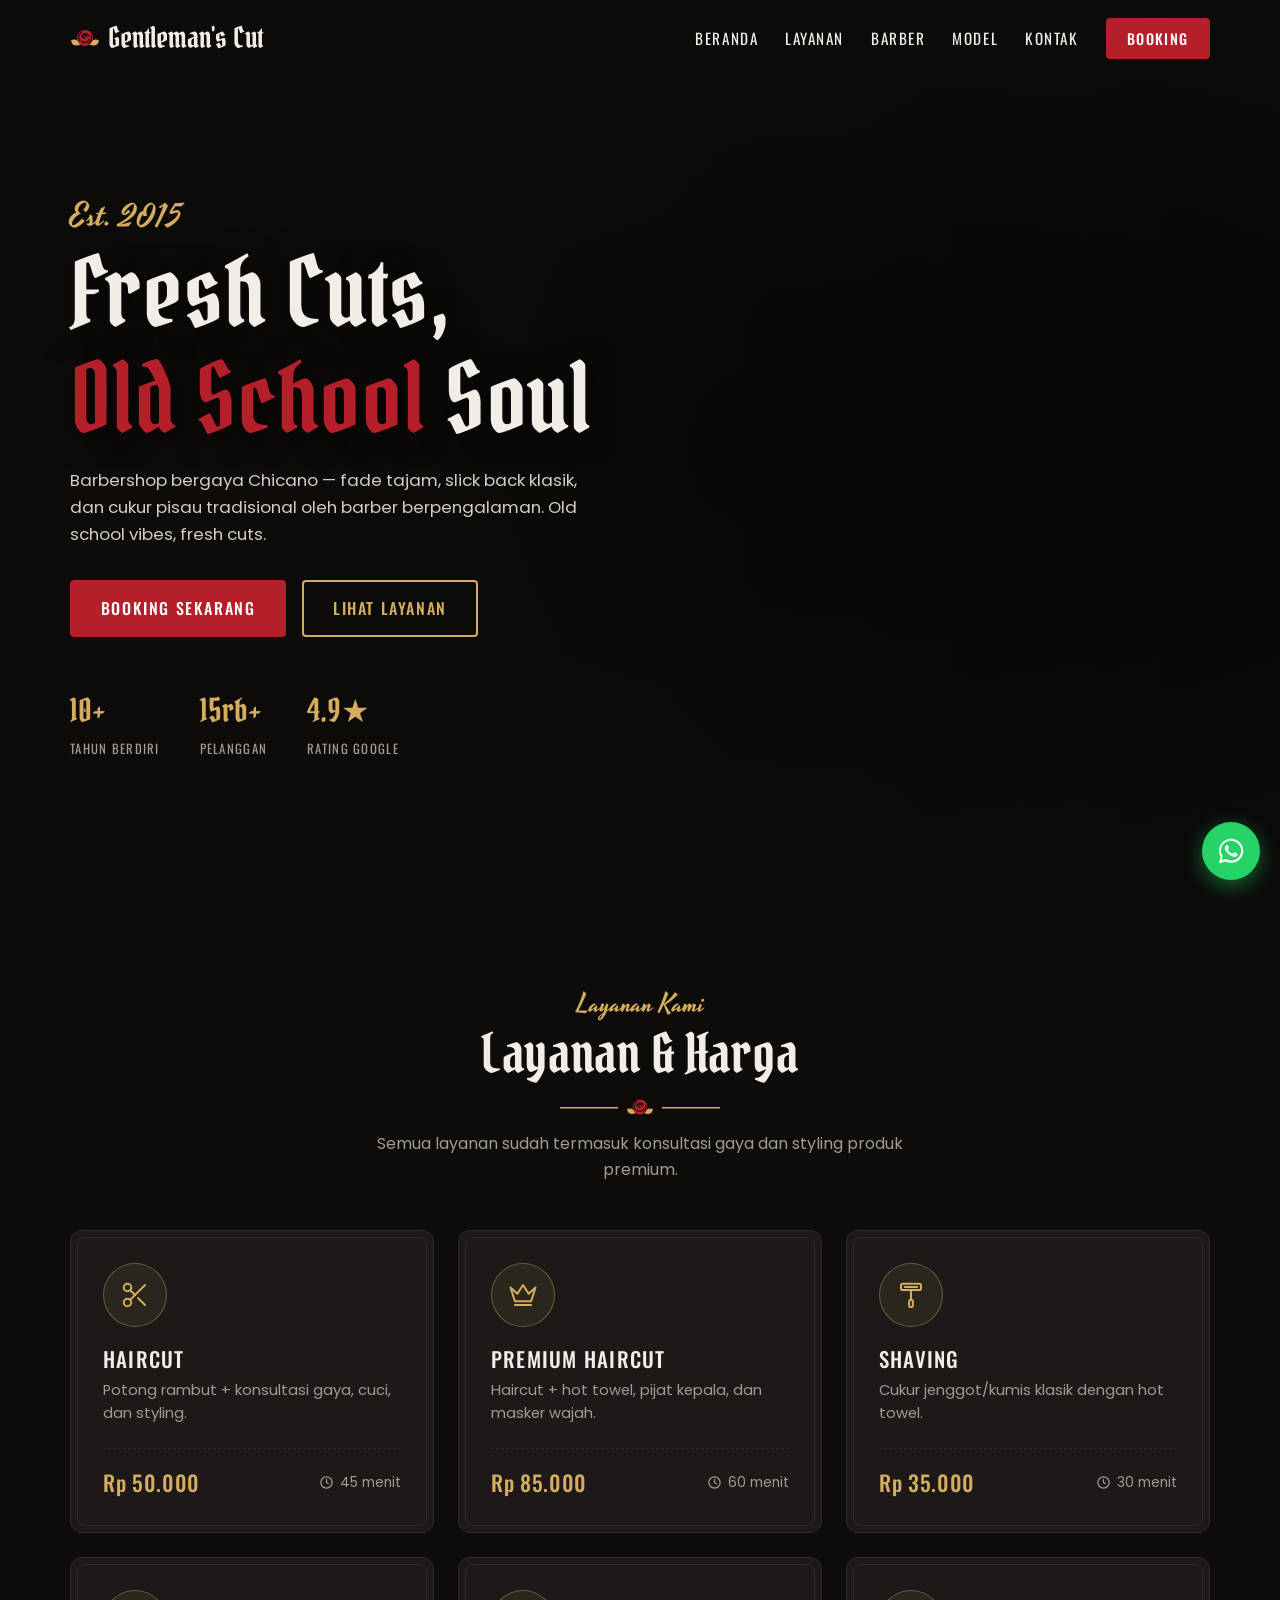
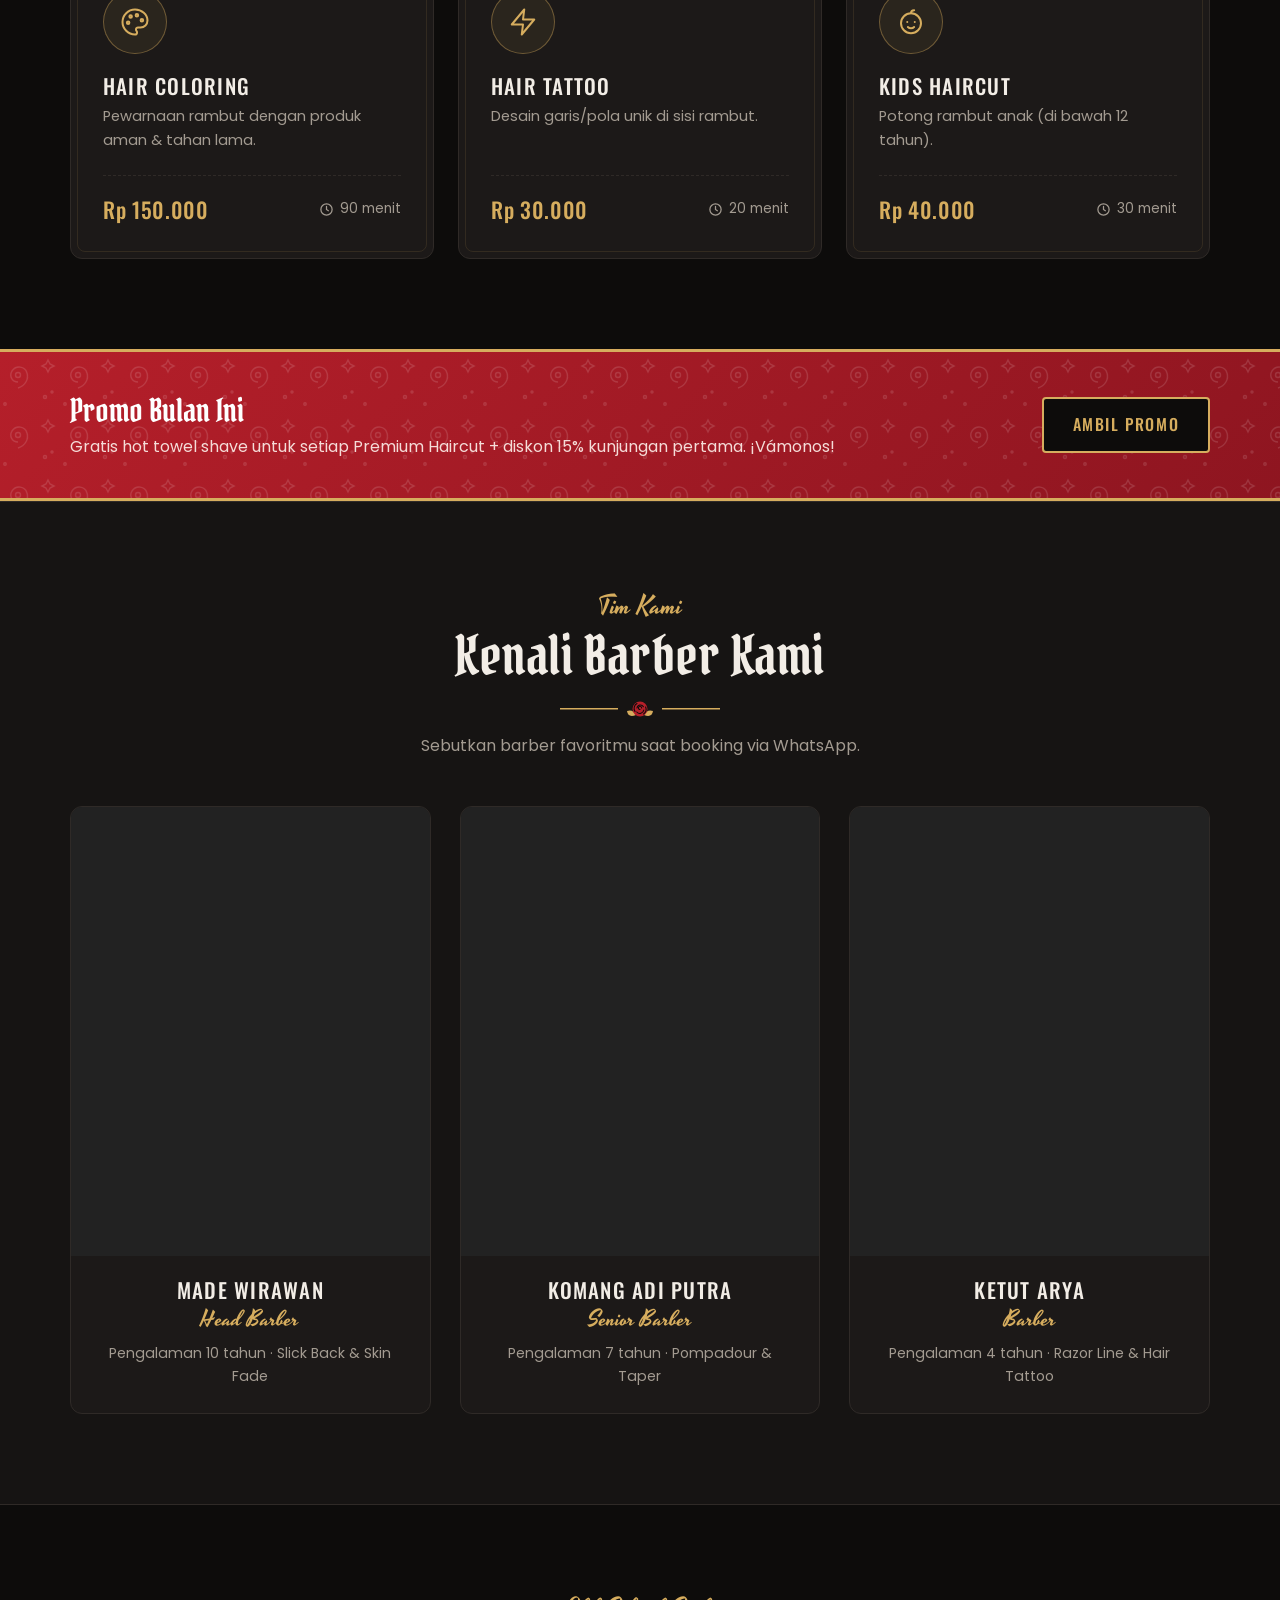
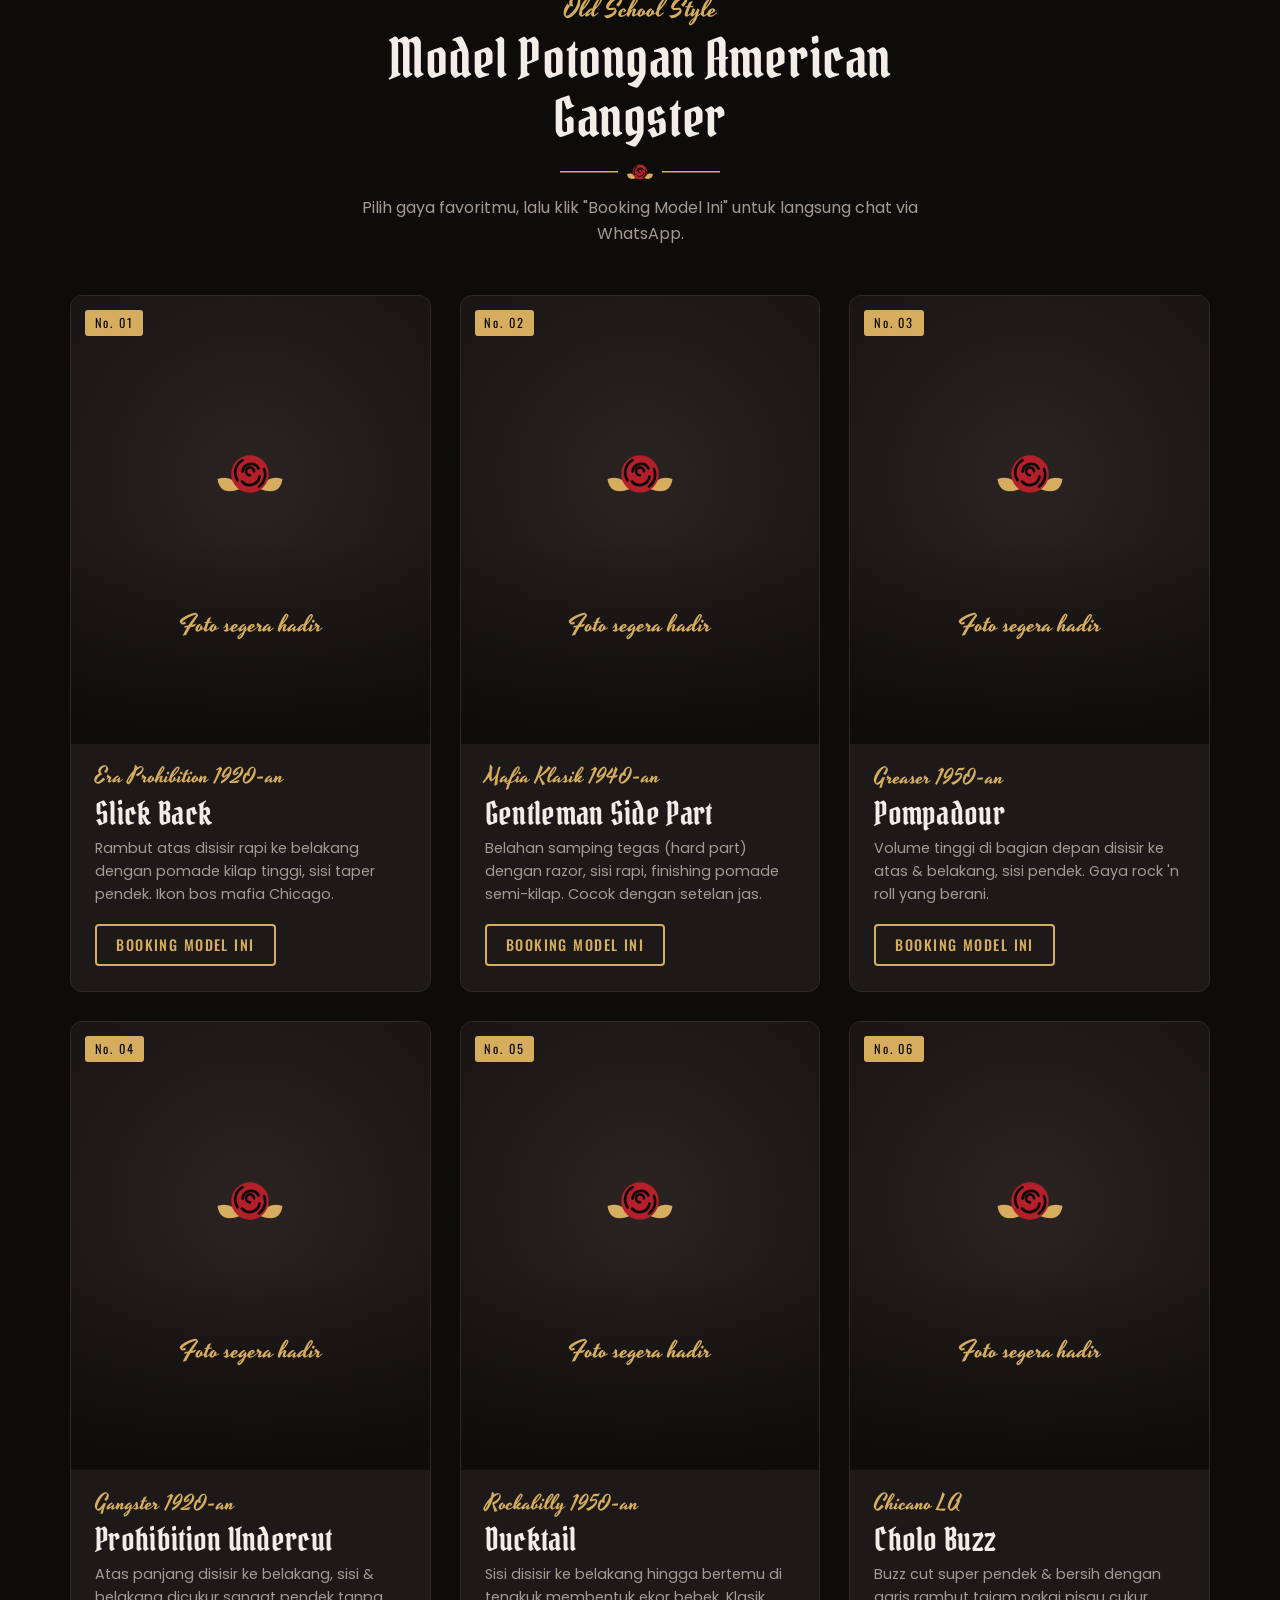
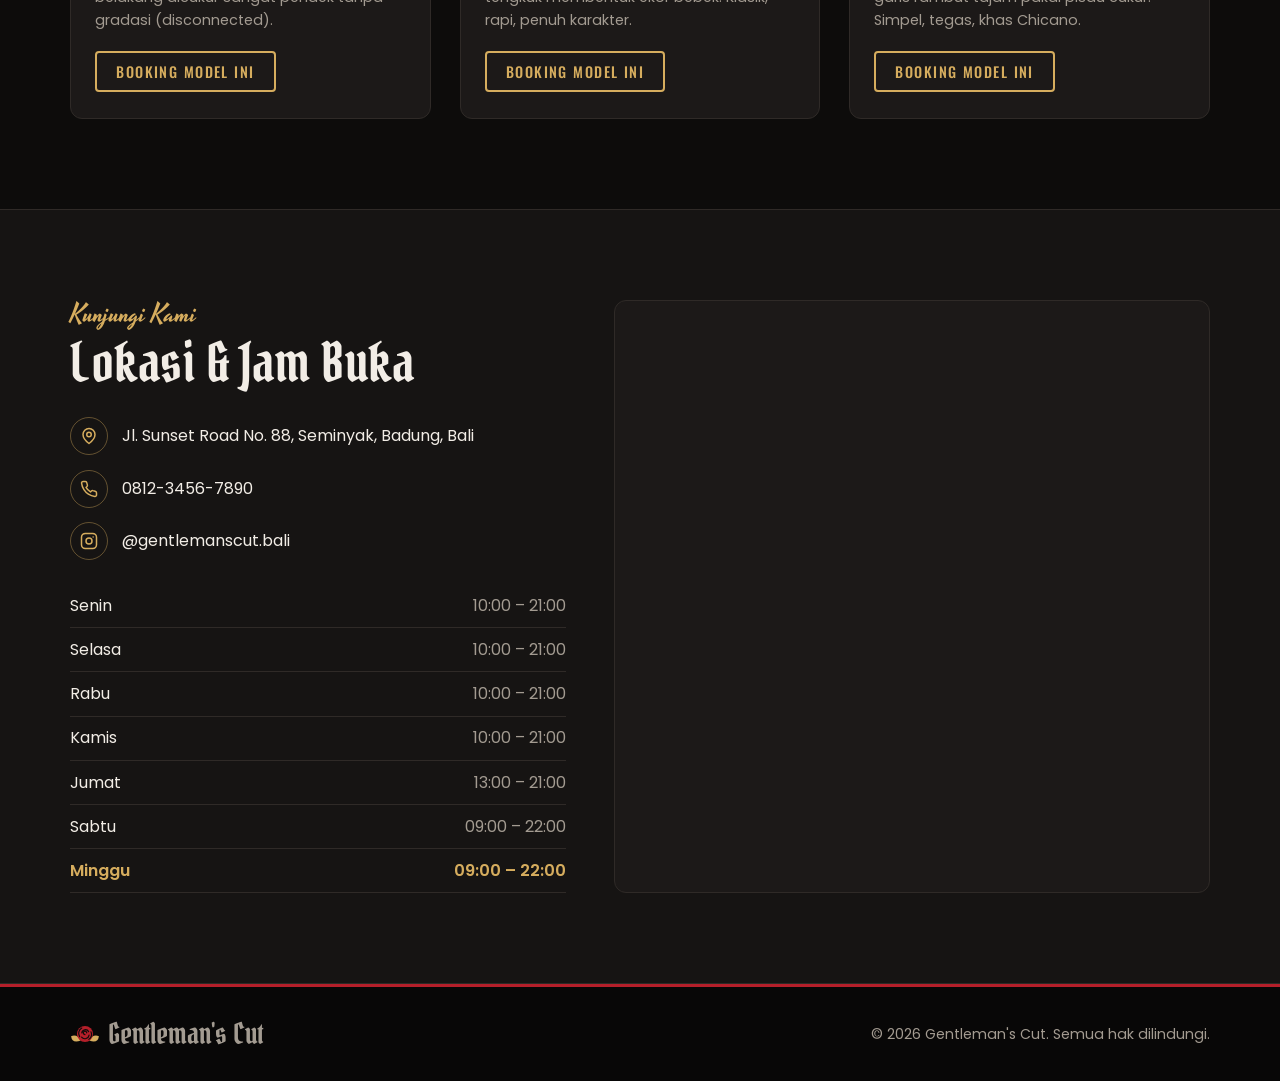
==== index.html @ 33ee797f "Replace gallery with American Gangster haircut catalog Six old-school styles with era, description, " ====
<!DOCTYPE html>
<html lang="id">
<head>
  <meta charset="UTF-8" />
  <meta name="viewport" content="width=device-width, initial-scale=1.0" />
  <title>Gentleman's Cut Barbershop</title>
  <meta name="description" content="Barbershop bergaya Chicano di Bali — fade tajam, slick back klasik, dan cukur pisau tradisional. Booking potong rambut via WhatsApp." />
  <link rel="preconnect" href="https://fonts.googleapis.com" />
  <link rel="preconnect" href="https://fonts.gstatic.com" crossorigin />
  <link href="https://fonts.googleapis.com/css2?family=Oswald:wght@400;500;600&family=Pirata+One&family=Poppins:wght@300;400;500;600&family=Yesteryear&display=swap" rel="stylesheet" />
  <link rel="stylesheet" href="style.css" />
</head>
<body>

  <!-- ========== NAVBAR ========== -->
  <header class="navbar" id="navbar">
    <div class="container nav-inner">
      <a href="#beranda" class="logo"><span class="logo-icon" aria-hidden="true"></span> <span data-shop-name>Gentleman's Cut</span></a>
      <nav class="nav-links" id="navLinks">
        <a href="#beranda">Beranda</a>
        <a href="#layanan">Layanan</a>
        <a href="#barber">Barber</a>
        <a href="#model">Model</a>
        <a href="#kontak">Kontak</a>
        <a href="#" data-wa target="_blank" rel="noopener" class="btn btn-primary btn-sm">Booking</a>
      </nav>
      <button class="hamburger" id="hamburger" aria-label="Buka menu">
        <span></span><span></span><span></span>
      </button>
    </div>
  </header>

  <!-- ========== HERO ========== -->
  <section class="hero" id="beranda">
    <div class="hero-overlay"></div>
    <div class="container hero-content">
      <p class="eyebrow">Est. <span data-since>2015</span></p>
      <h1>Fresh Cuts,<br /><span class="accent">Old School</span> Soul</h1>
      <p class="hero-sub" data-tagline>Potongan presisi oleh barber berpengalaman, suasana nyaman, dan harga bersahabat.</p>
      <div class="hero-actions">
        <a href="#" data-wa target="_blank" rel="noopener" class="btn btn-primary">Booking Sekarang</a>
        <a href="#layanan" class="btn btn-outline">Lihat Layanan</a>
      </div>
      <div class="hero-stats">
        <div><strong>10+</strong><span>Tahun Berdiri</span></div>
        <div><strong>15rb+</strong><span>Pelanggan</span></div>
        <div><strong>4.9★</strong><span>Rating Google</span></div>
      </div>
    </div>
  </section>

  <!-- ========== LAYANAN ========== -->
  <section class="section" id="layanan">
    <div class="container">
      <div class="section-head">
        <p class="eyebrow">Layanan Kami</p>
        <h2>Layanan &amp; Harga</h2>
        <p class="muted">Semua layanan sudah termasuk konsultasi gaya dan styling produk premium.</p>
      </div>
      <div class="services-grid" id="servicesGrid"></div>
    </div>
  </section>

  <!-- ========== PROMO ========== -->
  <section class="promo">
    <div class="container promo-inner">
      <div>
        <h3>Promo Bulan Ini</h3>
        <p data-promo>Diskon 20% untuk pelajar &amp; mahasiswa setiap Senin–Kamis. Tunjukkan kartu pelajar!</p>
      </div>
      <a href="#" data-wa target="_blank" rel="noopener" class="btn btn-light">Ambil Promo</a>
    </div>
  </section>

  <!-- ========== BARBER ========== -->
  <section class="section section-alt" id="barber">
    <div class="container">
      <div class="section-head">
        <p class="eyebrow">Tim Kami</p>
        <h2>Kenali Barber Kami</h2>
        <p class="muted">Sebutkan barber favoritmu saat booking via WhatsApp.</p>
      </div>
      <div class="barbers-grid" id="barbersGrid"></div>
    </div>
  </section>

  <!-- ========== MODEL POTONGAN ========== -->
  <section class="section" id="model">
    <div class="container">
      <div class="section-head">
        <p class="eyebrow">Old School Style</p>
        <h2>Model Potongan American Gangster</h2>
        <p class="muted">Pilih gaya favoritmu, lalu klik "Booking Model Ini" untuk langsung chat via WhatsApp.</p>
      </div>
      <div class="styles-grid" id="stylesGrid"></div>
    </div>
  </section>

  <!-- ========== KONTAK ========== -->
  <section class="section section-alt" id="kontak">
    <div class="container contact-wrap">
      <div class="contact-info">
        <p class="eyebrow">Kunjungi Kami</p>
        <h2>Lokasi &amp; Jam Buka</h2>
        <div class="contact-item">
          <span class="contact-icon"><svg viewBox="0 0 24 24" width="18" height="18" fill="none" stroke="currentColor" stroke-width="2" stroke-linecap="round" stroke-linejoin="round" aria-hidden="true"><path d="M20 10c0 6-8 12-8 12s-8-6-8-12a8 8 0 0 1 16 0z"/><circle cx="12" cy="10" r="3"/></svg></span>
          <p data-address>Jl. Sudirman No. 123, Jakarta Pusat</p>
        </div>
        <div class="contact-item">
          <span class="contact-icon"><svg viewBox="0 0 24 24" width="18" height="18" fill="none" stroke="currentColor" stroke-width="2" stroke-linecap="round" stroke-linejoin="round" aria-hidden="true"><path d="M22 16.9v3a2 2 0 0 1-2.2 2 19.8 19.8 0 0 1-8.6-3.1 19.5 19.5 0 0 1-6-6A19.8 19.8 0 0 1 2.1 4.2 2 2 0 0 1 4.1 2h3a2 2 0 0 1 2 1.7c.1 1 .4 1.9.7 2.8a2 2 0 0 1-.5 2.1L8 9.9a16 16 0 0 0 6 6l1.3-1.3a2 2 0 0 1 2.1-.4c.9.3 1.8.6 2.8.7a2 2 0 0 1 1.7 2z"/></svg></span>
          <p><a data-phone-link href="#"><span data-phone>0812-3456-7890</span></a></p>
        </div>
        <div class="contact-item">
          <span class="contact-icon"><svg viewBox="0 0 24 24" width="18" height="18" fill="none" stroke="currentColor" stroke-width="2" stroke-linecap="round" stroke-linejoin="round" aria-hidden="true"><rect x="2" y="2" width="20" height="20" rx="5"/><circle cx="12" cy="12" r="4"/><path d="M17.5 6.5h.01"/></svg></span>
          <p><a data-instagram-link href="#" target="_blank" rel="noopener"><span data-instagram>@gentlemanscut.id</span></a></p>
        </div>
        <table class="hours" id="hoursTable"></table>
      </div>
      <div class="map">
        <iframe id="mapFrame" title="Lokasi barbershop" loading="lazy" referrerpolicy="no-referrer-when-downgrade"></iframe>
      </div>
    </div>
  </section>

  <!-- ========== FOOTER ========== -->
  <footer class="footer">
    <div class="container footer-inner">
      <a href="#beranda" class="logo"><span class="logo-icon" aria-hidden="true"></span> <span data-shop-name>Gentleman's Cut</span></a>
      <p>&copy; <span id="year"></span> <span data-shop-name>Gentleman's Cut</span>. Semua hak dilindungi.</p>
    </div>
  </footer>

  <!-- Tombol WhatsApp melayang -->
  <a class="wa-float" id="waFloat" href="#" target="_blank" rel="noopener" aria-label="Chat WhatsApp">
    <svg viewBox="0 0 32 32" width="30" height="30" fill="currentColor" aria-hidden="true"><path d="M16 3C9 3 3.3 8.6 3.3 15.6c0 2.2.6 4.4 1.7 6.3L3.2 29l7.3-1.9c1.8 1 3.9 1.5 5.9 1.5 7 0 12.7-5.7 12.7-12.6C29.1 8.6 23 3 16 3zm0 23.1c-1.9 0-3.8-.5-5.4-1.5l-.4-.2-4.3 1.1 1.2-4.2-.3-.4c-1.1-1.7-1.6-3.6-1.6-5.6C5.2 9.8 10 5.1 16 5.1c5.9 0 10.8 4.7 10.8 10.5S21.9 26.1 16 26.1zm5.9-7.8c-.3-.2-1.9-.9-2.2-1-.3-.1-.5-.2-.7.2-.2.3-.8 1-1 1.2-.2.2-.4.2-.7.1-.3-.2-1.4-.5-2.6-1.6-1-.9-1.6-1.9-1.8-2.2-.2-.3 0-.5.1-.7l.5-.6c.2-.2.2-.3.3-.6.1-.2 0-.4 0-.6l-1-2.4c-.3-.6-.5-.5-.7-.5h-.6c-.2 0-.6.1-.9.4-.3.3-1.2 1.1-1.2 2.8s1.2 3.2 1.4 3.5c.2.2 2.4 3.6 5.8 5 .8.4 1.4.6 1.9.7.8.3 1.6.2 2.2.1.7-.1 1.9-.8 2.2-1.5.3-.8.3-1.4.2-1.5-.1-.2-.3-.3-.6-.4z"/></svg>
  </a>

  <script src="data.js"></script>
  <script src="script.js"></script>
</body>
</html>
---- style.css ----
/* ============ WARNA & FONT — tema Chicano x Barbershop (ubah di sini) ============ */
:root {
  --primary: #b51f2a;        /* merah bandana */
  --primary-dark: #8e1520;
  --gold: #d6ad5e;           /* emas old-school */
  --bg: #0d0c0b;             /* hitam tinta tato */
  --bg-alt: #161413;
  --card: #1c1918;
  --text: #f2ede6;
  --muted: #a39b91;
  --border: #2f2a27;
  --radius: 12px;
  --font-gothic: "Pirata One", "UnifrakturMaguntia", Georgia, serif;   /* huruf gothic khas Chicano */
  --font-script: "Yesteryear", cursive;                               /* tulisan sambung */
  --font-head: "Oswald", Impact, sans-serif;
  --font-body: "Poppins", system-ui, sans-serif;

  /* mawar Chicano untuk ornamen */
  --rose: url("data:image/svg+xml,%3Csvg xmlns='http://www.w3.org/2000/svg' viewBox='-14 -14 28 28'%3E%3Cpath d='M-4 6 Q-12 9 -13 2 Q-7 0 -4 6Z M4 6 Q12 9 13 2 Q7 0 4 6Z' fill='%23d6ad5e'/%3E%3Ccircle r='7.5' fill='%23b51f2a'/%3E%3Cpath d='M0 0.5 a1.6 1.6 0 1 1 1.6 -1.6 M-3 -1 a3.4 3.4 0 0 1 6.4 -1.2 M3.8 1 a4 4 0 0 1 -7 2 M-5 2.5 a5.6 5.6 0 0 1 2 -8 M5.6 -2 a5.8 5.8 0 0 1 -2 7' fill='none' stroke='%230d0c0b' stroke-width='1.1' stroke-linecap='round'/%3E%3C/svg%3E");
  /* motif bandana (paisley sederhana) */
  --bandana: url("data:image/svg+xml,%3Csvg xmlns='http://www.w3.org/2000/svg' width='60' height='60' viewBox='0 0 60 60'%3E%3Cg fill='none' stroke='%23ffffff' stroke-opacity='.13' stroke-width='1.4'%3E%3Cpath d='M18 30c-6 0-9-6-6-11 4-6 13-5 15 2 2 6-2 13-9 15'/%3E%3Ccircle cx='18' cy='23' r='2.5'/%3E%3Cpath d='M48 8l2 4 4 2-4 2-2 4-2-4-4-2 4-2z'/%3E%3Ccircle cx='45' cy='45' r='1.5'/%3E%3Ccircle cx='52' cy='40' r='1'/%3E%3Ccircle cx='5' cy='52' r='1.2'/%3E%3C/g%3E%3C/svg%3E");
}

* { box-sizing: border-box; margin: 0; padding: 0; }
html { scroll-behavior: smooth; scroll-padding-top: 72px; }
body { font-family: var(--font-body); background: var(--bg); color: var(--text); line-height: 1.6; overflow-x: hidden; }
img { max-width: 100%; display: block; }
a { color: inherit; text-decoration: none; }
.container { width: min(1140px, 100% - 32px); margin-inline: auto; }
h1, h2 { font-family: var(--font-gothic); font-weight: 400; line-height: 1.1; letter-spacing: .01em; }
h3 { font-family: var(--font-head); font-weight: 500; text-transform: uppercase; letter-spacing: .06em; line-height: 1.25; }
h2 { font-size: clamp(2.3rem, 5vw, 3.4rem); }
.accent { color: var(--primary); }
.muted { color: var(--muted); }
.eyebrow { font-family: var(--font-script); font-size: 1.6rem; color: var(--gold); margin-bottom: .2rem; line-height: 1.2; }

/* ============ TOMBOL ============ */
.btn { display: inline-block; padding: .85rem 1.8rem; border-radius: 4px; font-family: var(--font-head); font-weight: 500; font-size: 1rem; text-transform: uppercase; letter-spacing: .1em; transition: .25s; cursor: pointer; border: 2px solid transparent; text-align: center; }
.btn-primary { background: var(--primary); color: #fff; border-color: var(--primary); }
.btn-primary:hover { background: var(--primary-dark); border-color: var(--primary-dark); transform: translateY(-2px); }
.btn-outline { border-color: var(--gold); color: var(--gold); }
.btn-outline:hover { background: var(--gold); color: var(--bg); }
.btn-light { background: var(--bg); color: var(--gold); border-color: var(--gold); }
.btn-light:hover { background: var(--gold); color: var(--bg); }
.btn-sm { padding: .45rem 1.2rem; font-size: .9rem; }

/* ============ NAVBAR ============ */
.navbar { position: fixed; inset: 0 0 auto; z-index: 100; padding: 1.1rem 0; transition: .3s; }
.navbar.scrolled { background: rgba(13,12,11,.95); backdrop-filter: blur(8px); padding: .7rem 0; box-shadow: 0 2px 0 var(--border); }
.nav-inner { display: flex; align-items: center; justify-content: space-between; }
.logo { font-family: var(--font-gothic); font-size: 1.8rem; display: flex; gap: .5rem; align-items: center; line-height: 1; }
.logo-icon { width: 30px; height: 30px; background: var(--rose) center/contain no-repeat; display: inline-block; }
.nav-links { display: flex; align-items: center; gap: 1.7rem; }
.nav-links a:not(.btn) { font-family: var(--font-head); text-transform: uppercase; letter-spacing: .1em; font-size: .95rem; position: relative; }
.nav-links a:not(.btn)::after { content: ""; position: absolute; left: 0; bottom: -4px; width: 0; height: 2px; background: var(--primary); transition: .25s; }
.nav-links a:not(.btn):hover::after { width: 100%; }
.hamburger { display: none; background: none; border: 0; cursor: pointer; padding: 6px; }
.hamburger span { display: block; width: 24px; height: 2px; background: var(--text); margin: 5px 0; transition: .3s; }
.hamburger.active span:nth-child(1) { transform: translateY(7px) rotate(45deg); }
.hamburger.active span:nth-child(2) { opacity: 0; }
.hamburger.active span:nth-child(3) { transform: translateY(-7px) rotate(-45deg); }

/* ============ HERO ============ */
.hero { position: relative; min-height: 100vh; display: flex; align-items: center; background: #111 url("https://images.unsplash.com/photo-1503951914875-452162b0f3f1?w=1800&q=80") center/cover no-repeat; }
.hero::before { content: ""; position: absolute; inset: 0; backdrop-filter: grayscale(1) contrast(1.15); -webkit-backdrop-filter: grayscale(1) contrast(1.15); }
.hero-overlay { position: absolute; inset: 0; background:
  radial-gradient(ellipse at 70% 50%, rgba(13,12,11,.2), rgba(13,12,11,.85) 75%),
  linear-gradient(90deg, rgba(13,12,11,.92) 0%, rgba(13,12,11,.55) 60%, rgba(13,12,11,.35) 100%); }
.hero-content { position: relative; padding: 120px 0 60px; }
.hero .eyebrow { font-size: 2rem; }
.hero h1 { font-size: clamp(3rem, 9vw, 6rem); margin-bottom: 1rem; text-shadow: 0 4px 30px rgba(0,0,0,.6); }
.hero h1 .accent { color: var(--primary); }
.hero-sub { max-width: 540px; color: #d4ccc2; font-size: 1.05rem; margin-bottom: 2rem; }
.hero-actions { display: flex; gap: 1rem; flex-wrap: wrap; }
.hero-stats { display: flex; gap: 2.5rem; margin-top: 3rem; flex-wrap: wrap; }
.hero-stats strong { display: block; font-size: 2rem; font-family: var(--font-gothic); font-weight: 400; color: var(--gold); }
.hero-stats span { font-family: var(--font-head); text-transform: uppercase; letter-spacing: .1em; font-size: .8rem; color: var(--muted); }

/* ============ SECTION ============ */
.section { padding: 90px 0; }
.section-alt { background: var(--bg-alt); border-block: 1px solid var(--border); }
.section-head { text-align: center; max-width: 600px; margin: 0 auto 3rem; }
.section-head h2 { margin-bottom: .6rem; }
/* ornamen garis emas + mawar di bawah judul */
.section-head h2::after { content: ""; display: block; width: 160px; height: 28px; margin: .6rem auto 0;
  background: var(--rose) center/28px no-repeat,
              linear-gradient(var(--gold), var(--gold)) left center/58px 1.5px no-repeat,
              linear-gradient(var(--gold), var(--gold)) right center/58px 1.5px no-repeat; }

/* ============ LAYANAN ============ */
.services-grid { display: grid; grid-template-columns: repeat(auto-fit, minmax(280px, 1fr)); gap: 1.5rem; }
.service-card { position: relative; background: var(--card); border: 1px solid var(--border); border-radius: var(--radius); padding: 2rem; transition: .3s; display: flex; flex-direction: column; }
.service-card::before { content: ""; position: absolute; inset: 6px; border: 1px solid rgba(214,173,94,.12); border-radius: 8px; pointer-events: none; transition: .3s; }
.service-card:hover { border-color: var(--primary); transform: translateY(-6px); box-shadow: 0 14px 34px rgba(0,0,0,.5); }
.service-card:hover::before { border-color: rgba(214,173,94,.4); }
.service-icon { width: 64px; height: 64px; display: grid; place-items: center; color: var(--gold); background: rgba(214,173,94,.08); border: 1px solid rgba(214,173,94,.4); border-radius: 50%; margin-bottom: 1.2rem; transition: .35s; }
.service-card:hover .service-icon { background: var(--primary); border-color: var(--primary); color: #fff; transform: rotate(-8deg) scale(1.05); }
.service-card h3 { font-size: 1.3rem; margin-bottom: .4rem; }
.service-card p { font-size: .92rem; flex: 1; }
.service-meta { display: flex; justify-content: space-between; align-items: center; margin-top: 1.4rem; padding-top: 1rem; border-top: 1px dashed var(--border); }
.price { font-family: var(--font-head); font-size: 1.35rem; font-weight: 500; color: var(--gold); letter-spacing: .03em; }
.duration { font-size: .85rem; color: var(--muted); display: inline-flex; align-items: center; gap: .35rem; }

/* ============ PROMO ============ */
.promo { background: var(--bandana) 0 0/60px, linear-gradient(135deg, var(--primary), var(--primary-dark)); color: #fff; padding: 2.4rem 0; border-block: 3px solid var(--gold); }
.promo-inner { display: flex; align-items: center; justify-content: space-between; gap: 1.5rem; flex-wrap: wrap; }
.promo h3 { font-family: var(--font-gothic); text-transform: none; letter-spacing: 0; font-weight: 400; font-size: 2rem; margin-bottom: .2rem; }
.promo p { color: #f5dcd8; }

/* ============ BARBER ============ */
.barbers-grid { display: grid; grid-template-columns: repeat(auto-fit, minmax(260px, 1fr)); gap: 1.8rem; }
.barber-card { background: var(--card); border-radius: var(--radius); overflow: hidden; border: 1px solid var(--border); transition: .3s; }
.barber-card:hover { transform: translateY(-6px); border-color: var(--gold); }
.barber-photo { aspect-ratio: 4/5; overflow: hidden; background: #222; }
.barber-photo img { width: 100%; height: 100%; object-fit: cover; filter: grayscale(1) contrast(1.15); transition: .5s; }
.barber-card:hover img { transform: scale(1.06); filter: grayscale(.2) contrast(1.05); }
.barber-body { padding: 1.3rem 1.5rem 1.6rem; text-align: center; }
.barber-body h3 { font-size: 1.3rem; }
.barber-body .accent { font-family: var(--font-script); font-size: 1.35rem; color: var(--gold); margin-bottom: .3rem; }
.barber-body .muted { font-size: .88rem; }

/* ============ MODEL POTONGAN ============ */
.styles-grid { display: grid; grid-template-columns: repeat(auto-fill, minmax(300px, 1fr)); gap: 1.8rem; }
.style-card { background: var(--card); border: 1px solid var(--border); border-radius: var(--radius); overflow: hidden; display: flex; flex-direction: column; transition: .3s; }
.style-card:hover { transform: translateY(-6px); border-color: var(--gold); box-shadow: 0 14px 34px rgba(0,0,0,.5); }
.style-photo { position: relative; aspect-ratio: 4/5; overflow: hidden; cursor: zoom-in; background: #1a1716; }
.style-photo img { width: 100%; height: 100%; object-fit: cover; filter: grayscale(1) contrast(1.15); transition: .5s; }
.style-card:hover .style-photo img { transform: scale(1.06); filter: grayscale(.15) contrast(1.05); }
.style-photo::after { content: ""; position: absolute; inset: 0; background: linear-gradient(180deg, transparent 55%, rgba(13,12,11,.85)); pointer-events: none; }
.style-num { position: absolute; top: 14px; left: 14px; z-index: 1; font-family: var(--font-head); letter-spacing: .15em; font-size: .78rem; color: var(--bg); background: var(--gold); padding: .2rem .6rem; border-radius: 3px; }
.style-fallback { display: none; }
.style-photo.noimg { cursor: default; background: var(--rose) center 38%/70px no-repeat, radial-gradient(circle at 50% 40%, #2a2321, #141110); }
.style-photo.noimg img { display: none; }
.style-photo.noimg .style-fallback { display: block; position: absolute; inset: auto 0 22%; text-align: center; font-family: var(--font-script); font-size: 1.5rem; color: var(--gold); z-index: 1; }
.style-body { padding: 1.4rem 1.5rem 1.6rem; display: flex; flex-direction: column; gap: .35rem; flex: 1; }
.style-era { font-family: var(--font-script); font-size: 1.35rem; color: var(--gold); line-height: 1.1; }
.style-body h3 { font-family: var(--font-gothic); text-transform: none; letter-spacing: .01em; font-weight: 400; font-size: 2rem; line-height: 1.1; }
.style-body .muted { font-size: .9rem; flex: 1; margin-bottom: .8rem; }
.style-body .btn { align-self: flex-start; }
.lightbox { position: fixed; inset: 0; background: rgba(0,0,0,.94); z-index: 200; display: none; flex-direction: column; align-items: center; justify-content: center; padding: 16px; }
.lightbox.open { display: flex; }
.lightbox img { max-height: 80vh; max-width: 100%; border-radius: 10px; }
.lightbox p { margin-top: 1rem; font-family: var(--font-script); font-size: 1.6rem; color: var(--gold); }
.lightbox button { position: absolute; top: 16px; right: 22px; background: none; border: 0; color: #fff; font-size: 2.5rem; cursor: pointer; }

/* ============ KONTAK ============ */
.contact-wrap { display: grid; grid-template-columns: 1fr 1.2fr; gap: 3rem; }
.contact-info h2 { margin-bottom: 1.5rem; }
.contact-item { display: flex; gap: .9rem; margin-bottom: .9rem; align-items: center; }
.contact-icon { flex: none; width: 38px; height: 38px; border-radius: 50%; display: grid; place-items: center; border: 1px solid rgba(214,173,94,.4); color: var(--gold); }
.contact-item a:hover { color: var(--gold); }
.hours { width: 100%; border-collapse: collapse; margin-top: 1.5rem; }
.hours td { padding: .55rem 0; border-bottom: 1px solid var(--border); }
.hours td:last-child { text-align: right; color: var(--muted); }
.hours tr.today td { color: var(--gold); font-weight: 600; }
.map { border-radius: var(--radius); overflow: hidden; min-height: 380px; border: 1px solid var(--border); background: var(--card); }
.map iframe { width: 100%; height: 100%; min-height: 380px; border: 0; filter: grayscale(1) invert(.92) contrast(.9); }

/* ============ FOOTER ============ */
.footer { padding: 2rem 0; background: #080707; border-top: 3px solid var(--primary); color: var(--muted); }
.footer-inner { display: flex; justify-content: space-between; align-items: center; flex-wrap: wrap; gap: 1rem; font-size: .88rem; }

/* ============ WA FLOAT ============ */
.wa-float { position: fixed; right: 20px; bottom: 20px; width: 58px; height: 58px; border-radius: 50%; background: #25d366; color: #fff; display: grid; place-items: center; box-shadow: 0 6px 20px rgba(37,211,102,.45); z-index: 150; transition: .3s; animation: pulse 2.4s infinite; }
.wa-float:hover { transform: scale(1.1); }
@keyframes pulse { 0%,100% { box-shadow: 0 0 0 0 rgba(37,211,102,.5); } 50% { box-shadow: 0 0 0 14px rgba(37,211,102,0); } }

/* ============ ANIMASI ============ */
.reveal { opacity: 0; transform: translateY(30px); transition: opacity .7s ease, transform .7s ease; }
.reveal.visible { opacity: 1; transform: none; }
@media (prefers-reduced-motion: reduce) {
  html { scroll-behavior: auto; }
  .reveal { opacity: 1; transform: none; transition: none; }
  .wa-float { animation: none; }
}

/* ============ RESPONSIVE ============ */
@media (max-width: 900px) {
  .contact-wrap { grid-template-columns: 1fr; }
}
@media (max-width: 768px) {
  .hamburger { display: block; }
  .nav-links { position: fixed; top: 0; right: -100%; height: 100vh; width: 75%; max-width: 300px; background: var(--bg-alt); border-left: 2px solid var(--primary); flex-direction: column; justify-content: center; gap: 2rem; transition: right .35s; box-shadow: -10px 0 30px rgba(0,0,0,.6); }
  .nav-links.open { right: 0; }
  .hamburger { position: relative; z-index: 110; }
  .section { padding: 70px 0; }
  .hero-overlay { background: linear-gradient(180deg, rgba(13,12,11,.85), rgba(13,12,11,.75)); }
  .hero-stats { gap: 1.5rem; }
  .promo-inner { text-align: center; justify-content: center; }
}
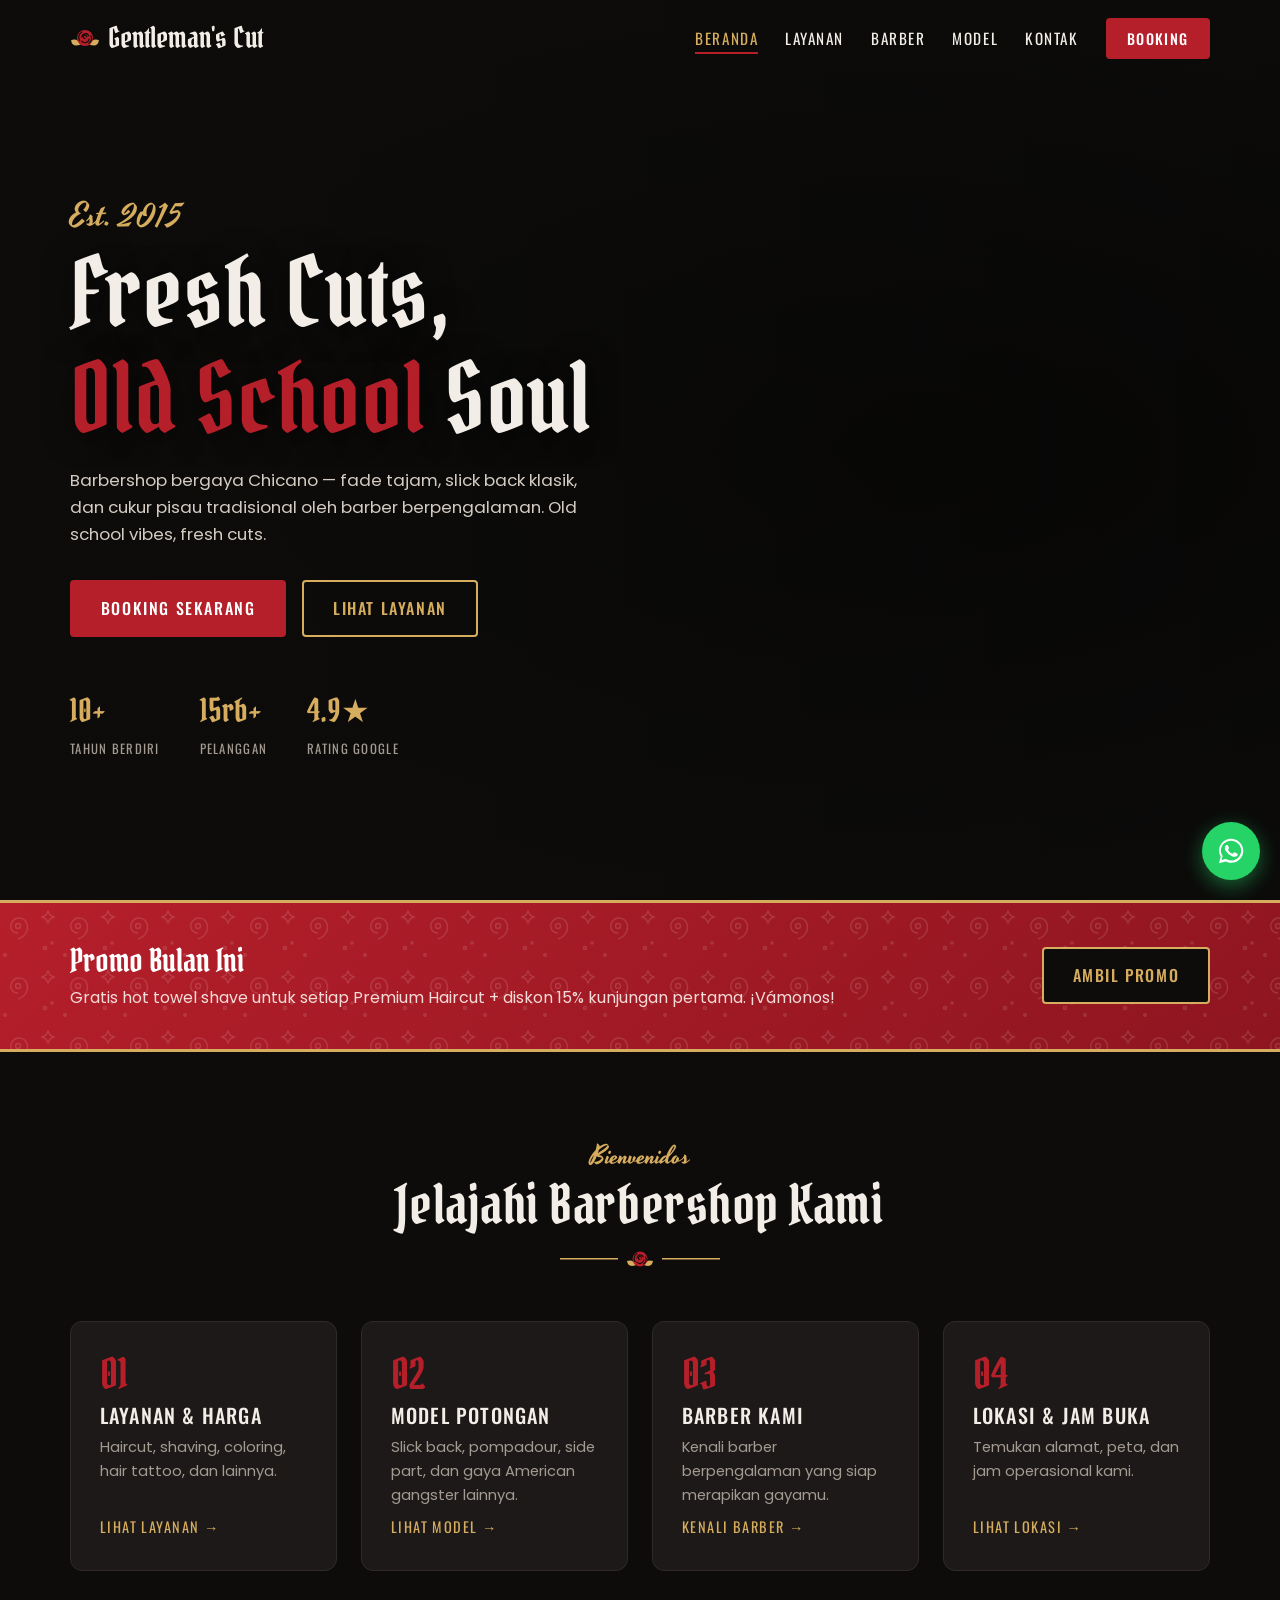
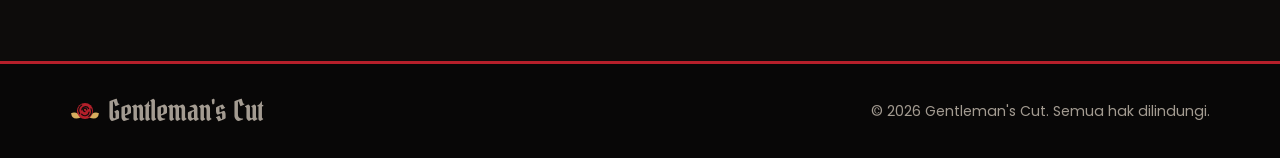
==== commit 33ed2765: "Split site into separate pages per menu index (home), layanan, barber, model and kontak each get the" ====
--- a/index.html
+++ b/index.html
@@ -15,13 +15,13 @@
   <!-- ========== NAVBAR ========== -->
   <header class="navbar" id="navbar">
     <div class="container nav-inner">
-      <a href="#beranda" class="logo"><span class="logo-icon" aria-hidden="true"></span> <span data-shop-name>Gentleman's Cut</span></a>
+      <a href="index.html" class="logo"><span class="logo-icon" aria-hidden="true"></span> <span data-shop-name>Gentleman's Cut</span></a>
       <nav class="nav-links" id="navLinks">
-        <a href="#beranda">Beranda</a>
-        <a href="#layanan">Layanan</a>
-        <a href="#barber">Barber</a>
-        <a href="#model">Model</a>
-        <a href="#kontak">Kontak</a>
+        <a href="index.html" class="active" aria-current="page">Beranda</a>
+        <a href="layanan.html">Layanan</a>
+        <a href="barber.html">Barber</a>
+        <a href="model.html">Model</a>
+        <a href="kontak.html">Kontak</a>
         <a href="#" data-wa target="_blank" rel="noopener" class="btn btn-primary btn-sm">Booking</a>
       </nav>
       <button class="hamburger" id="hamburger" aria-label="Buka menu">
@@ -39,7 +39,7 @@
       <p class="hero-sub" data-tagline>Potongan presisi oleh barber berpengalaman, suasana nyaman, dan harga bersahabat.</p>
       <div class="hero-actions">
         <a href="#" data-wa target="_blank" rel="noopener" class="btn btn-primary">Booking Sekarang</a>
-        <a href="#layanan" class="btn btn-outline">Lihat Layanan</a>
+        <a href="layanan.html" class="btn btn-outline">Lihat Layanan</a>
       </div>
       <div class="hero-stats">
         <div><strong>10+</strong><span>Tahun Berdiri</span></div>
@@ -48,19 +48,6 @@
       </div>
     </div>
   </section>
-
-  <!-- ========== LAYANAN ========== -->
-  <section class="section" id="layanan">
-    <div class="container">
-      <div class="section-head">
-        <p class="eyebrow">Layanan Kami</p>
-        <h2>Layanan &amp; Harga</h2>
-        <p class="muted">Semua layanan sudah termasuk konsultasi gaya dan styling produk premium.</p>
-      </div>
-      <div class="services-grid" id="servicesGrid"></div>
-    </div>
-  </section>
-
   <!-- ========== PROMO ========== -->
   <section class="promo">
     <div class="container promo-inner">
@@ -71,53 +58,18 @@
       <a href="#" data-wa target="_blank" rel="noopener" class="btn btn-light">Ambil Promo</a>
     </div>
   </section>
-
-  <!-- ========== BARBER ========== -->
-  <section class="section section-alt" id="barber">
+  <!-- ========== JELAJAHI ========== -->
+  <section class="section">
     <div class="container">
       <div class="section-head">
-        <p class="eyebrow">Tim Kami</p>
-        <h2>Kenali Barber Kami</h2>
-        <p class="muted">Sebutkan barber favoritmu saat booking via WhatsApp.</p>
+        <p class="eyebrow">Bienvenidos</p>
+        <h2>Jelajahi Barbershop Kami</h2>
       </div>
-      <div class="barbers-grid" id="barbersGrid"></div>
-    </div>
-  </section>
-
-  <!-- ========== MODEL POTONGAN ========== -->
-  <section class="section" id="model">
-    <div class="container">
-      <div class="section-head">
-        <p class="eyebrow">Old School Style</p>
-        <h2>Model Potongan American Gangster</h2>
-        <p class="muted">Pilih gaya favoritmu, lalu klik "Booking Model Ini" untuk langsung chat via WhatsApp.</p>
-      </div>
-      <div class="styles-grid" id="stylesGrid"></div>
-    </div>
-  </section>
-
-  <!-- ========== KONTAK ========== -->
-  <section class="section section-alt" id="kontak">
-    <div class="container contact-wrap">
-      <div class="contact-info">
-        <p class="eyebrow">Kunjungi Kami</p>
-        <h2>Lokasi &amp; Jam Buka</h2>
-        <div class="contact-item">
-          <span class="contact-icon"><svg viewBox="0 0 24 24" width="18" height="18" fill="none" stroke="currentColor" stroke-width="2" stroke-linecap="round" stroke-linejoin="round" aria-hidden="true"><path d="M20 10c0 6-8 12-8 12s-8-6-8-12a8 8 0 0 1 16 0z"/><circle cx="12" cy="10" r="3"/></svg></span>
-          <p data-address>Jl. Sudirman No. 123, Jakarta Pusat</p>
-        </div>
-        <div class="contact-item">
-          <span class="contact-icon"><svg viewBox="0 0 24 24" width="18" height="18" fill="none" stroke="currentColor" stroke-width="2" stroke-linecap="round" stroke-linejoin="round" aria-hidden="true"><path d="M22 16.9v3a2 2 0 0 1-2.2 2 19.8 19.8 0 0 1-8.6-3.1 19.5 19.5 0 0 1-6-6A19.8 19.8 0 0 1 2.1 4.2 2 2 0 0 1 4.1 2h3a2 2 0 0 1 2 1.7c.1 1 .4 1.9.7 2.8a2 2 0 0 1-.5 2.1L8 9.9a16 16 0 0 0 6 6l1.3-1.3a2 2 0 0 1 2.1-.4c.9.3 1.8.6 2.8.7a2 2 0 0 1 1.7 2z"/></svg></span>
-          <p><a data-phone-link href="#"><span data-phone>0812-3456-7890</span></a></p>
-        </div>
-        <div class="contact-item">
-          <span class="contact-icon"><svg viewBox="0 0 24 24" width="18" height="18" fill="none" stroke="currentColor" stroke-width="2" stroke-linecap="round" stroke-linejoin="round" aria-hidden="true"><rect x="2" y="2" width="20" height="20" rx="5"/><circle cx="12" cy="12" r="4"/><path d="M17.5 6.5h.01"/></svg></span>
-          <p><a data-instagram-link href="#" target="_blank" rel="noopener"><span data-instagram>@gentlemanscut.id</span></a></p>
-        </div>
-        <table class="hours" id="hoursTable"></table>
-      </div>
-      <div class="map">
-        <iframe id="mapFrame" title="Lokasi barbershop" loading="lazy" referrerpolicy="no-referrer-when-downgrade"></iframe>
+      <div class="explore-grid">
+        <a href="layanan.html" class="explore-card"><span class="explore-num">01</span><h3>Layanan &amp; Harga</h3><p class="muted">Haircut, shaving, coloring, hair tattoo, dan lainnya.</p><span class="explore-link">Lihat Layanan →</span></a>
+        <a href="model.html" class="explore-card"><span class="explore-num">02</span><h3>Model Potongan</h3><p class="muted">Slick back, pompadour, side part, dan gaya American gangster lainnya.</p><span class="explore-link">Lihat Model →</span></a>
+        <a href="barber.html" class="explore-card"><span class="explore-num">03</span><h3>Barber Kami</h3><p class="muted">Kenali barber berpengalaman yang siap merapikan gayamu.</p><span class="explore-link">Kenali Barber →</span></a>
+        <a href="kontak.html" class="explore-card"><span class="explore-num">04</span><h3>Lokasi &amp; Jam Buka</h3><p class="muted">Temukan alamat, peta, dan jam operasional kami.</p><span class="explore-link">Lihat Lokasi →</span></a>
       </div>
     </div>
   </section>
@@ -125,7 +77,7 @@
   <!-- ========== FOOTER ========== -->
   <footer class="footer">
     <div class="container footer-inner">
-      <a href="#beranda" class="logo"><span class="logo-icon" aria-hidden="true"></span> <span data-shop-name>Gentleman's Cut</span></a>
+      <a href="index.html" class="logo"><span class="logo-icon" aria-hidden="true"></span> <span data-shop-name>Gentleman's Cut</span></a>
       <p>&copy; <span id="year"></span> <span data-shop-name>Gentleman's Cut</span>. Semua hak dilindungi.</p>
     </div>
   </footer>
--- a/style.css
+++ b/style.css
@@ -53,7 +53,8 @@
 .nav-links { display: flex; align-items: center; gap: 1.7rem; }
 .nav-links a:not(.btn) { font-family: var(--font-head); text-transform: uppercase; letter-spacing: .1em; font-size: .95rem; position: relative; }
 .nav-links a:not(.btn)::after { content: ""; position: absolute; left: 0; bottom: -4px; width: 0; height: 2px; background: var(--primary); transition: .25s; }
-.nav-links a:not(.btn):hover::after { width: 100%; }
+.nav-links a:not(.btn):hover::after, .nav-links a.active::after { width: 100%; }
+.nav-links a.active { color: var(--gold); }
 .hamburger { display: none; background: none; border: 0; cursor: pointer; padding: 6px; }
 .hamburger span { display: block; width: 24px; height: 2px; background: var(--text); margin: 5px 0; transition: .3s; }
 .hamburger.active span:nth-child(1) { transform: translateY(7px) rotate(45deg); }
@@ -86,6 +87,31 @@
   background: var(--rose) center/28px no-repeat,
               linear-gradient(var(--gold), var(--gold)) left center/58px 1.5px no-repeat,
               linear-gradient(var(--gold), var(--gold)) right center/58px 1.5px no-repeat; }
+
+/* ============ JUDUL HALAMAN (halaman selain beranda) ============ */
+.page-banner { position: relative; padding: 150px 0 70px; text-align: center; background: #111 url("https://images.unsplash.com/photo-1503951914875-452162b0f3f1?w=1800&q=80") center/cover no-repeat; border-bottom: 3px solid var(--primary); }
+.page-banner::before { content: ""; position: absolute; inset: 0; background: linear-gradient(180deg, rgba(13,12,11,.88), rgba(13,12,11,.78)); backdrop-filter: grayscale(1); -webkit-backdrop-filter: grayscale(1); }
+.page-banner-content { position: relative; }
+.page-banner h1 { font-size: clamp(2.6rem, 7vw, 4.6rem); }
+.page-banner h1::after { content: ""; display: block; width: 160px; height: 28px; margin: .6rem auto 0;
+  background: var(--rose) center/28px no-repeat,
+              linear-gradient(var(--gold), var(--gold)) left center/58px 1.5px no-repeat,
+              linear-gradient(var(--gold), var(--gold)) right center/58px 1.5px no-repeat; }
+.breadcrumb { margin-top: .8rem; font-family: var(--font-head); text-transform: uppercase; letter-spacing: .15em; font-size: .85rem; color: var(--muted); }
+.breadcrumb a { color: var(--gold); }
+.breadcrumb a:hover { color: var(--text); }
+.breadcrumb span { margin: 0 .4rem; }
+.section-head:not(:has(h2)) { margin-bottom: 2.5rem; }
+
+/* ============ JELAJAHI (beranda) ============ */
+.explore-grid { display: grid; grid-template-columns: repeat(auto-fit, minmax(240px, 1fr)); gap: 1.5rem; }
+.explore-card { position: relative; display: flex; flex-direction: column; gap: .5rem; background: var(--card); border: 1px solid var(--border); border-radius: var(--radius); padding: 2rem 1.8rem; transition: .3s; overflow: hidden; }
+.explore-card:hover { transform: translateY(-6px); border-color: var(--primary); box-shadow: 0 14px 34px rgba(0,0,0,.5); }
+.explore-num { font-family: var(--font-gothic); font-size: 2.6rem; color: var(--primary); line-height: 1; }
+.explore-card h3 { font-size: 1.25rem; }
+.explore-card p { flex: 1; font-size: .92rem; }
+.explore-link { font-family: var(--font-head); text-transform: uppercase; letter-spacing: .1em; font-size: .9rem; color: var(--gold); }
+.explore-card:hover .explore-link { color: var(--primary); }
 
 /* ============ LAYANAN ============ */
 .services-grid { display: grid; grid-template-columns: repeat(auto-fit, minmax(280px, 1fr)); gap: 1.5rem; }
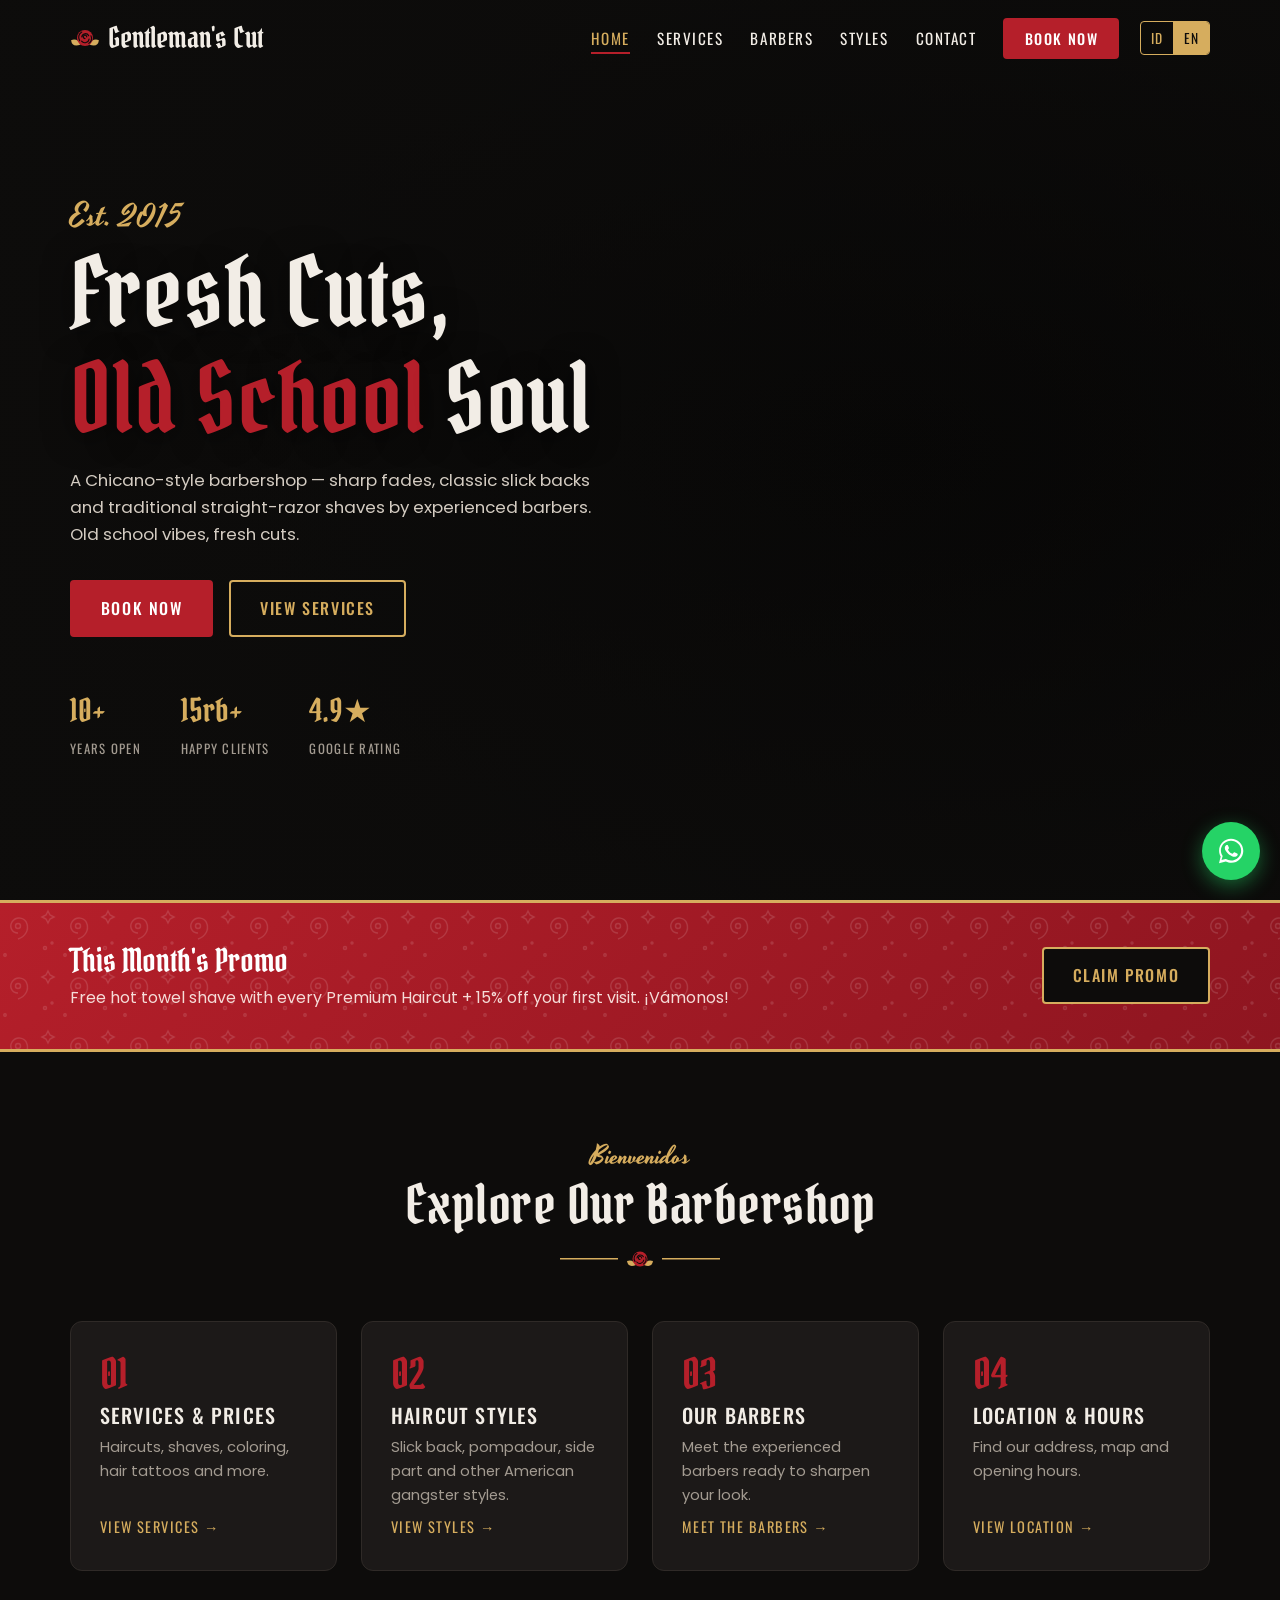
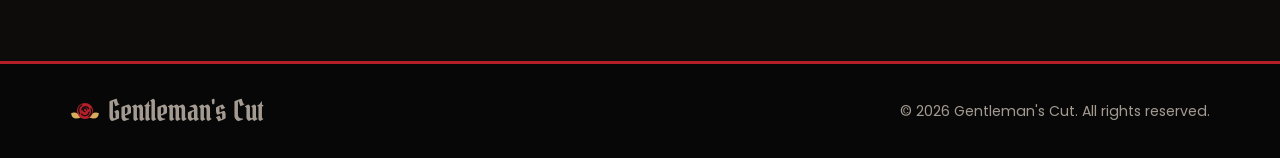
==== commit dbdbdb1e: "Add Indonesian/English language switch ID | EN toggle in the navbar, remembered per browser; first-t" ====
--- a/index.html
+++ b/index.html
@@ -10,20 +10,24 @@
   <link href="https://fonts.googleapis.com/css2?family=Oswald:wght@400;500;600&family=Pirata+One&family=Poppins:wght@300;400;500;600&family=Yesteryear&display=swap" rel="stylesheet" />
   <link rel="stylesheet" href="style.css" />
 </head>
-<body>
+<body data-page="index">
 
   <!-- ========== NAVBAR ========== -->
   <header class="navbar" id="navbar">
     <div class="container nav-inner">
       <a href="index.html" class="logo"><span class="logo-icon" aria-hidden="true"></span> <span data-shop-name>Gentleman's Cut</span></a>
       <nav class="nav-links" id="navLinks">
-        <a href="index.html" class="active" aria-current="page">Beranda</a>
-        <a href="layanan.html">Layanan</a>
-        <a href="barber.html">Barber</a>
-        <a href="model.html">Model</a>
-        <a href="kontak.html">Kontak</a>
-        <a href="#" data-wa target="_blank" rel="noopener" class="btn btn-primary btn-sm">Booking</a>
+        <a href="index.html" class="active" aria-current="page" data-i18n="nav.home">Beranda</a>
+        <a href="layanan.html" data-i18n="nav.services">Layanan</a>
+        <a href="barber.html" data-i18n="nav.barbers">Barber</a>
+        <a href="model.html" data-i18n="nav.styles">Model</a>
+        <a href="kontak.html" data-i18n="nav.contact">Kontak</a>
+        <a href="#" data-wa target="_blank" rel="noopener" class="btn btn-primary btn-sm" data-i18n="nav.book">Booking</a>
       </nav>
+      <div class="lang-switch" role="group" aria-label="Bahasa / Language">
+        <button type="button" data-lang="id">ID</button>
+        <button type="button" data-lang="en">EN</button>
+      </div>
       <button class="hamburger" id="hamburger" aria-label="Buka menu">
         <span></span><span></span><span></span>
       </button>
@@ -38,13 +42,13 @@
       <h1>Fresh Cuts,<br /><span class="accent">Old School</span> Soul</h1>
       <p class="hero-sub" data-tagline>Potongan presisi oleh barber berpengalaman, suasana nyaman, dan harga bersahabat.</p>
       <div class="hero-actions">
-        <a href="#" data-wa target="_blank" rel="noopener" class="btn btn-primary">Booking Sekarang</a>
-        <a href="layanan.html" class="btn btn-outline">Lihat Layanan</a>
+        <a href="#" data-wa target="_blank" rel="noopener" class="btn btn-primary" data-i18n="hero.book">Booking Sekarang</a>
+        <a href="layanan.html" class="btn btn-outline" data-i18n="hero.services">Lihat Layanan</a>
       </div>
       <div class="hero-stats">
-        <div><strong>10+</strong><span>Tahun Berdiri</span></div>
-        <div><strong>15rb+</strong><span>Pelanggan</span></div>
-        <div><strong>4.9★</strong><span>Rating Google</span></div>
+        <div><strong>10+</strong><span data-i18n="hero.years">Tahun Berdiri</span></div>
+        <div><strong>15rb+</strong><span data-i18n="hero.clients">Pelanggan</span></div>
+        <div><strong>4.9★</strong><span data-i18n="hero.rating">Rating Google</span></div>
       </div>
     </div>
   </section>
@@ -52,10 +56,10 @@
   <section class="promo">
     <div class="container promo-inner">
       <div>
-        <h3>Promo Bulan Ini</h3>
+        <h3 data-i18n="promo.title">Promo Bulan Ini</h3>
         <p data-promo>Diskon 20% untuk pelajar &amp; mahasiswa setiap Senin–Kamis. Tunjukkan kartu pelajar!</p>
       </div>
-      <a href="#" data-wa target="_blank" rel="noopener" class="btn btn-light">Ambil Promo</a>
+      <a href="#" data-wa target="_blank" rel="noopener" class="btn btn-light" data-i18n="promo.cta">Ambil Promo</a>
     </div>
   </section>
   <!-- ========== JELAJAHI ========== -->
@@ -63,13 +67,13 @@
     <div class="container">
       <div class="section-head">
         <p class="eyebrow">Bienvenidos</p>
-        <h2>Jelajahi Barbershop Kami</h2>
+        <h2 data-i18n="explore.title">Jelajahi Barbershop Kami</h2>
       </div>
       <div class="explore-grid">
-        <a href="layanan.html" class="explore-card"><span class="explore-num">01</span><h3>Layanan &amp; Harga</h3><p class="muted">Haircut, shaving, coloring, hair tattoo, dan lainnya.</p><span class="explore-link">Lihat Layanan →</span></a>
-        <a href="model.html" class="explore-card"><span class="explore-num">02</span><h3>Model Potongan</h3><p class="muted">Slick back, pompadour, side part, dan gaya American gangster lainnya.</p><span class="explore-link">Lihat Model →</span></a>
-        <a href="barber.html" class="explore-card"><span class="explore-num">03</span><h3>Barber Kami</h3><p class="muted">Kenali barber berpengalaman yang siap merapikan gayamu.</p><span class="explore-link">Kenali Barber →</span></a>
-        <a href="kontak.html" class="explore-card"><span class="explore-num">04</span><h3>Lokasi &amp; Jam Buka</h3><p class="muted">Temukan alamat, peta, dan jam operasional kami.</p><span class="explore-link">Lihat Lokasi →</span></a>
+        <a href="layanan.html" class="explore-card"><span class="explore-num">01</span><h3 data-i18n="explore.services.title">Layanan &amp; Harga</h3><p class="muted" data-i18n="explore.services.desc">Haircut, shaving, coloring, hair tattoo, dan lainnya.</p><span class="explore-link" data-i18n="explore.services.link">Lihat Layanan →</span></a>
+        <a href="model.html" class="explore-card"><span class="explore-num">02</span><h3 data-i18n="explore.styles.title">Model Potongan</h3><p class="muted" data-i18n="explore.styles.desc">Slick back, pompadour, side part, dan gaya American gangster lainnya.</p><span class="explore-link" data-i18n="explore.styles.link">Lihat Model →</span></a>
+        <a href="barber.html" class="explore-card"><span class="explore-num">03</span><h3 data-i18n="explore.barbers.title">Barber Kami</h3><p class="muted" data-i18n="explore.barbers.desc">Kenali barber berpengalaman yang siap merapikan gayamu.</p><span class="explore-link" data-i18n="explore.barbers.link">Kenali Barber →</span></a>
+        <a href="kontak.html" class="explore-card"><span class="explore-num">04</span><h3 data-i18n="explore.contact.title">Lokasi &amp; Jam Buka</h3><p class="muted" data-i18n="explore.contact.desc">Temukan alamat, peta, dan jam operasional kami.</p><span class="explore-link" data-i18n="explore.contact.link">Lihat Lokasi →</span></a>
       </div>
     </div>
   </section>
@@ -78,7 +82,7 @@
   <footer class="footer">
     <div class="container footer-inner">
       <a href="index.html" class="logo"><span class="logo-icon" aria-hidden="true"></span> <span data-shop-name>Gentleman's Cut</span></a>
-      <p>&copy; <span id="year"></span> <span data-shop-name>Gentleman's Cut</span>. Semua hak dilindungi.</p>
+      <p>&copy; <span id="year"></span> <span data-shop-name>Gentleman's Cut</span>. <span data-i18n="footer.rights">Semua hak dilindungi.</span></p>
     </div>
   </footer>
 
@@ -88,6 +92,7 @@
   </a>
 
   <script src="data.js"></script>
+  <script src="i18n.js"></script>
   <script src="script.js"></script>
 </body>
 </html>
--- a/style.css
+++ b/style.css
@@ -55,6 +55,13 @@
 .nav-links a:not(.btn)::after { content: ""; position: absolute; left: 0; bottom: -4px; width: 0; height: 2px; background: var(--primary); transition: .25s; }
 .nav-links a:not(.btn):hover::after, .nav-links a.active::after { width: 100%; }
 .nav-links a.active { color: var(--gold); }
+/* tombol bahasa ID | EN */
+.nav-links { margin-left: auto; }
+.lang-switch { display: flex; margin-left: 1.3rem; border: 1px solid var(--gold); border-radius: 4px; overflow: hidden; flex: none; }
+.lang-switch button { background: none; border: 0; color: var(--gold); font-family: var(--font-head); font-size: .85rem; letter-spacing: .1em; padding: .38rem .6rem; cursor: pointer; transition: .2s; }
+.lang-switch button + button { border-left: 1px solid var(--gold); }
+.lang-switch button:hover { background: rgba(214,173,94,.15); }
+.lang-switch button.active { background: var(--gold); color: var(--bg); }
 .hamburger { display: none; background: none; border: 0; cursor: pointer; padding: 6px; }
 .hamburger span { display: block; width: 24px; height: 2px; background: var(--text); margin: 5px 0; transition: .3s; }
 .hamburger.active span:nth-child(1) { transform: translateY(7px) rotate(45deg); }
@@ -208,7 +215,8 @@
   .hamburger { display: block; }
   .nav-links { position: fixed; top: 0; right: -100%; height: 100vh; width: 75%; max-width: 300px; background: var(--bg-alt); border-left: 2px solid var(--primary); flex-direction: column; justify-content: center; gap: 2rem; transition: right .35s; box-shadow: -10px 0 30px rgba(0,0,0,.6); }
   .nav-links.open { right: 0; }
-  .hamburger { position: relative; z-index: 110; }
+  .hamburger { position: relative; z-index: 110; margin-left: .8rem; }
+  .lang-switch { margin-left: auto; position: relative; z-index: 110; }
   .section { padding: 70px 0; }
   .hero-overlay { background: linear-gradient(180deg, rgba(13,12,11,.85), rgba(13,12,11,.75)); }
   .hero-stats { gap: 1.5rem; }
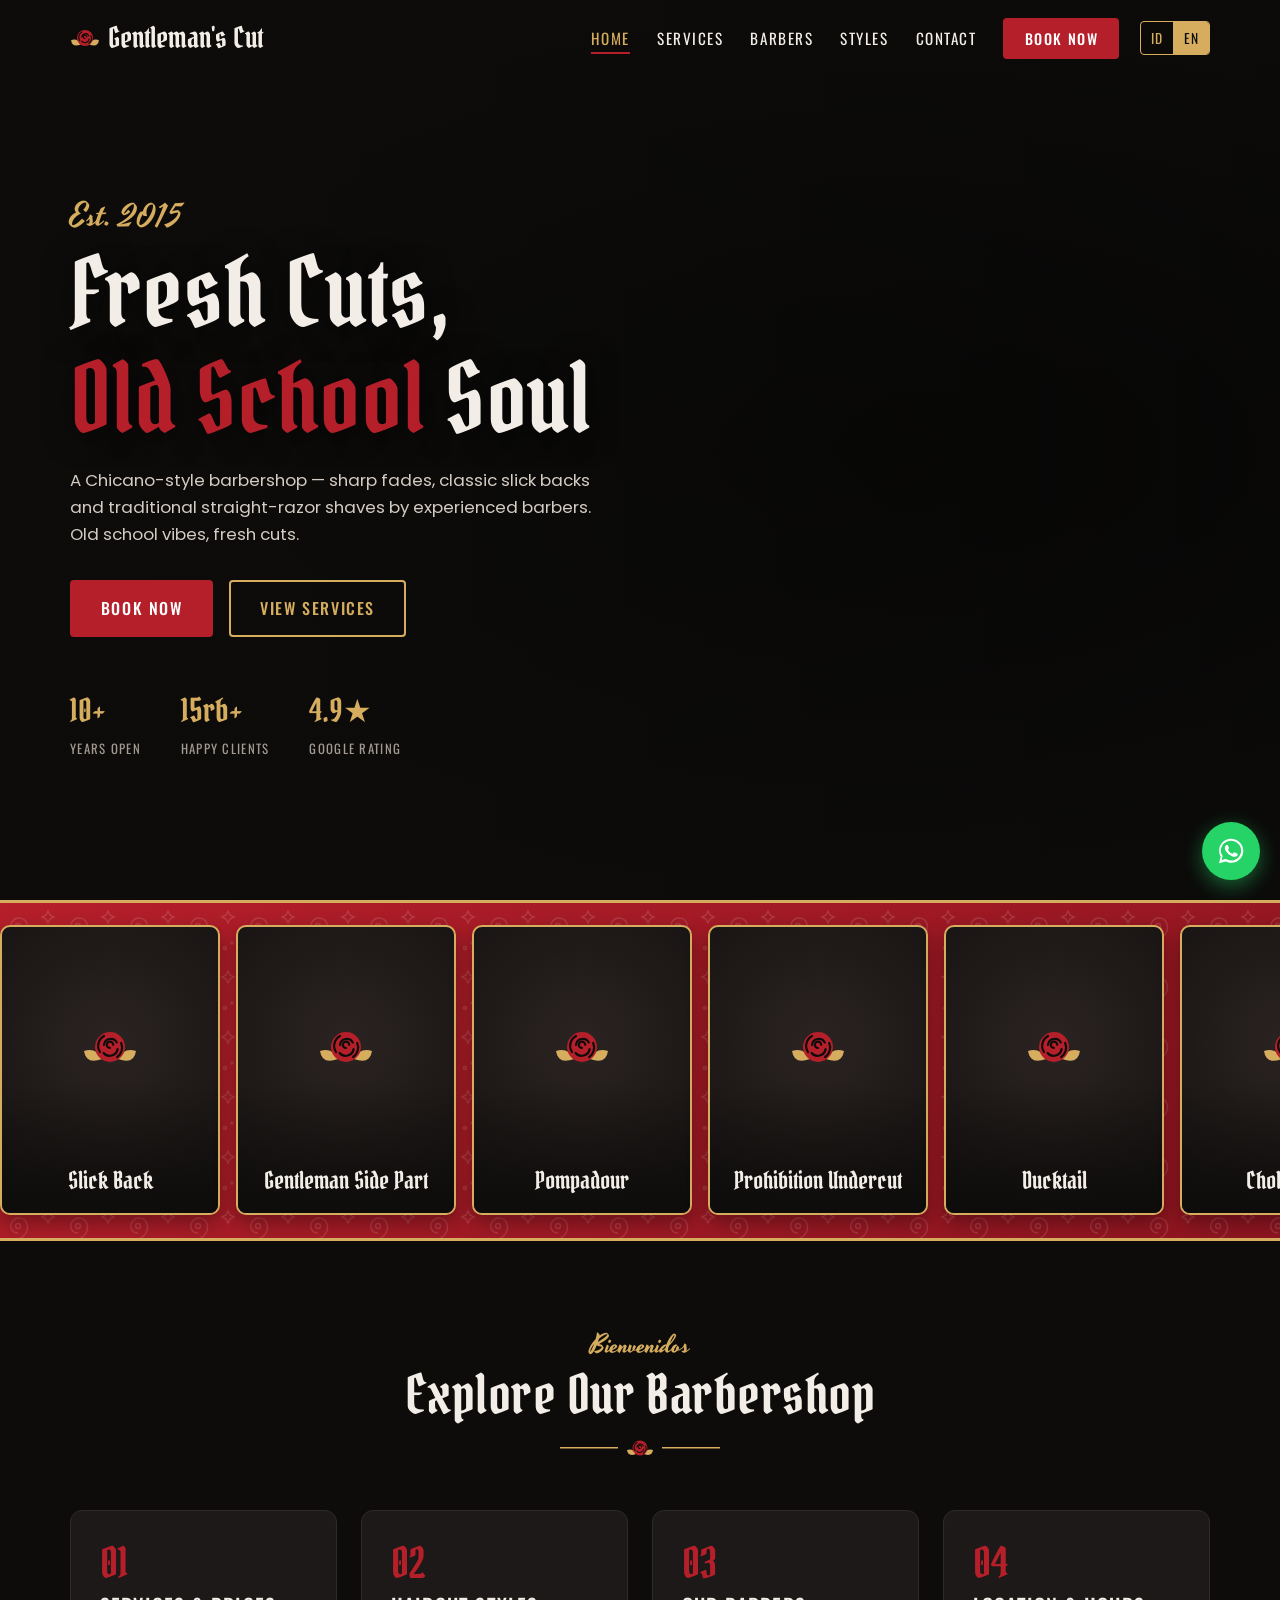
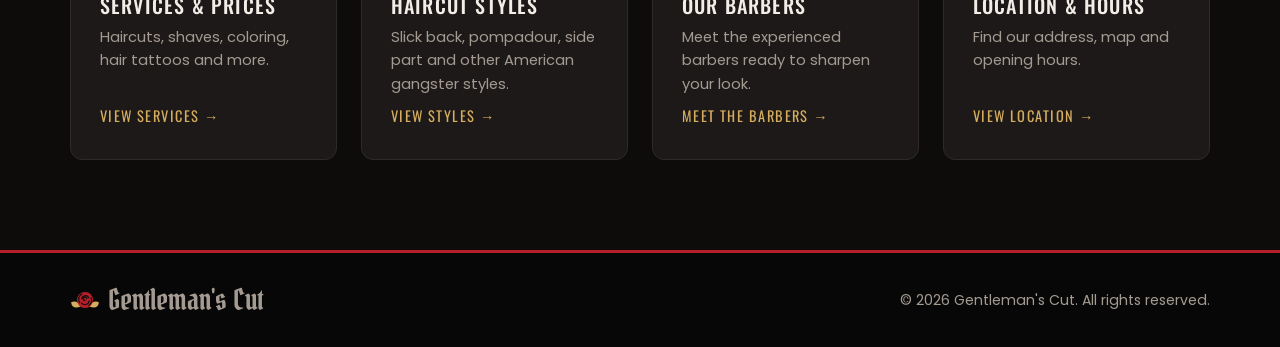
==== commit 758d417e: "Replace home promo band with scrolling haircut model photos Infinite marquee of the STYLES photos on" ====
--- a/index.html
+++ b/index.html
@@ -52,15 +52,9 @@
       </div>
     </div>
   </section>
-  <!-- ========== PROMO ========== -->
-  <section class="promo">
-    <div class="container promo-inner">
-      <div>
-        <h3 data-i18n="promo.title">Promo Bulan Ini</h3>
-        <p data-promo>Diskon 20% untuk pelajar &amp; mahasiswa setiap Senin–Kamis. Tunjukkan kartu pelajar!</p>
-      </div>
-      <a href="#" data-wa target="_blank" rel="noopener" class="btn btn-light" data-i18n="promo.cta">Ambil Promo</a>
-    </div>
+  <!-- ========== FOTO MODEL BERJALAN ========== -->
+  <section class="marquee" data-i18n-aria="marquee.label" aria-label="Model potongan">
+    <div class="marquee-track" id="marqueeTrack"></div>
   </section>
   <!-- ========== JELAJAHI ========== -->
   <section class="section">
--- a/style.css
+++ b/style.css
@@ -140,6 +140,19 @@
 .promo h3 { font-family: var(--font-gothic); text-transform: none; letter-spacing: 0; font-weight: 400; font-size: 2rem; margin-bottom: .2rem; }
 .promo p { color: #f5dcd8; }
 
+/* ============ FOTO MODEL BERJALAN (beranda) ============ */
+.marquee { overflow: hidden; padding: 1.4rem 0; background: var(--bandana) 0 0/60px, linear-gradient(135deg, var(--primary), var(--primary-dark)); border-block: 3px solid var(--gold); }
+.marquee-track { display: flex; width: max-content; animation: marquee 45s linear infinite; }
+.marquee:hover .marquee-track, .marquee:focus-within .marquee-track { animation-play-state: paused; }
+@keyframes marquee { to { transform: translateX(-50%); } }
+.marquee-item { position: relative; flex: none; width: 220px; height: 290px; margin-right: 1rem; border-radius: 10px; overflow: hidden; border: 2px solid var(--gold); background: #1a1716; box-shadow: 0 8px 20px rgba(0,0,0,.35); }
+.marquee-item img { width: 100%; height: 100%; object-fit: cover; filter: grayscale(1) contrast(1.15); transition: .4s; }
+.marquee-item:hover img { filter: grayscale(0); transform: scale(1.06); }
+.marquee-item::after { content: ""; position: absolute; inset: 0; background: linear-gradient(180deg, transparent 55%, rgba(13,12,11,.9)); pointer-events: none; }
+.marquee-name { position: absolute; left: 0; right: 0; bottom: .8rem; z-index: 1; text-align: center; font-family: var(--font-gothic); font-size: 1.5rem; color: var(--text); padding: 0 .5rem; }
+.marquee-item.noimg { background: var(--rose) center 40%/56px no-repeat, radial-gradient(circle at 50% 40%, #2a2321, #141110); }
+.marquee-item.noimg img { visibility: hidden; }
+
 /* ============ BARBER ============ */
 .barbers-grid { display: grid; grid-template-columns: repeat(auto-fit, minmax(260px, 1fr)); gap: 1.8rem; }
 .barber-card { background: var(--card); border-radius: var(--radius); overflow: hidden; border: 1px solid var(--border); transition: .3s; }
@@ -205,6 +218,8 @@
   html { scroll-behavior: auto; }
   .reveal { opacity: 1; transform: none; transition: none; }
   .wa-float { animation: none; }
+  .marquee { overflow-x: auto; }
+  .marquee-track { animation: none; }
 }
 
 /* ============ RESPONSIVE ============ */
@@ -221,4 +236,6 @@
   .hero-overlay { background: linear-gradient(180deg, rgba(13,12,11,.85), rgba(13,12,11,.75)); }
   .hero-stats { gap: 1.5rem; }
   .promo-inner { text-align: center; justify-content: center; }
-}
+  .marquee-item { width: 160px; height: 215px; margin-right: .75rem; }
+  .marquee-name { font-size: 1.2rem; }
+}
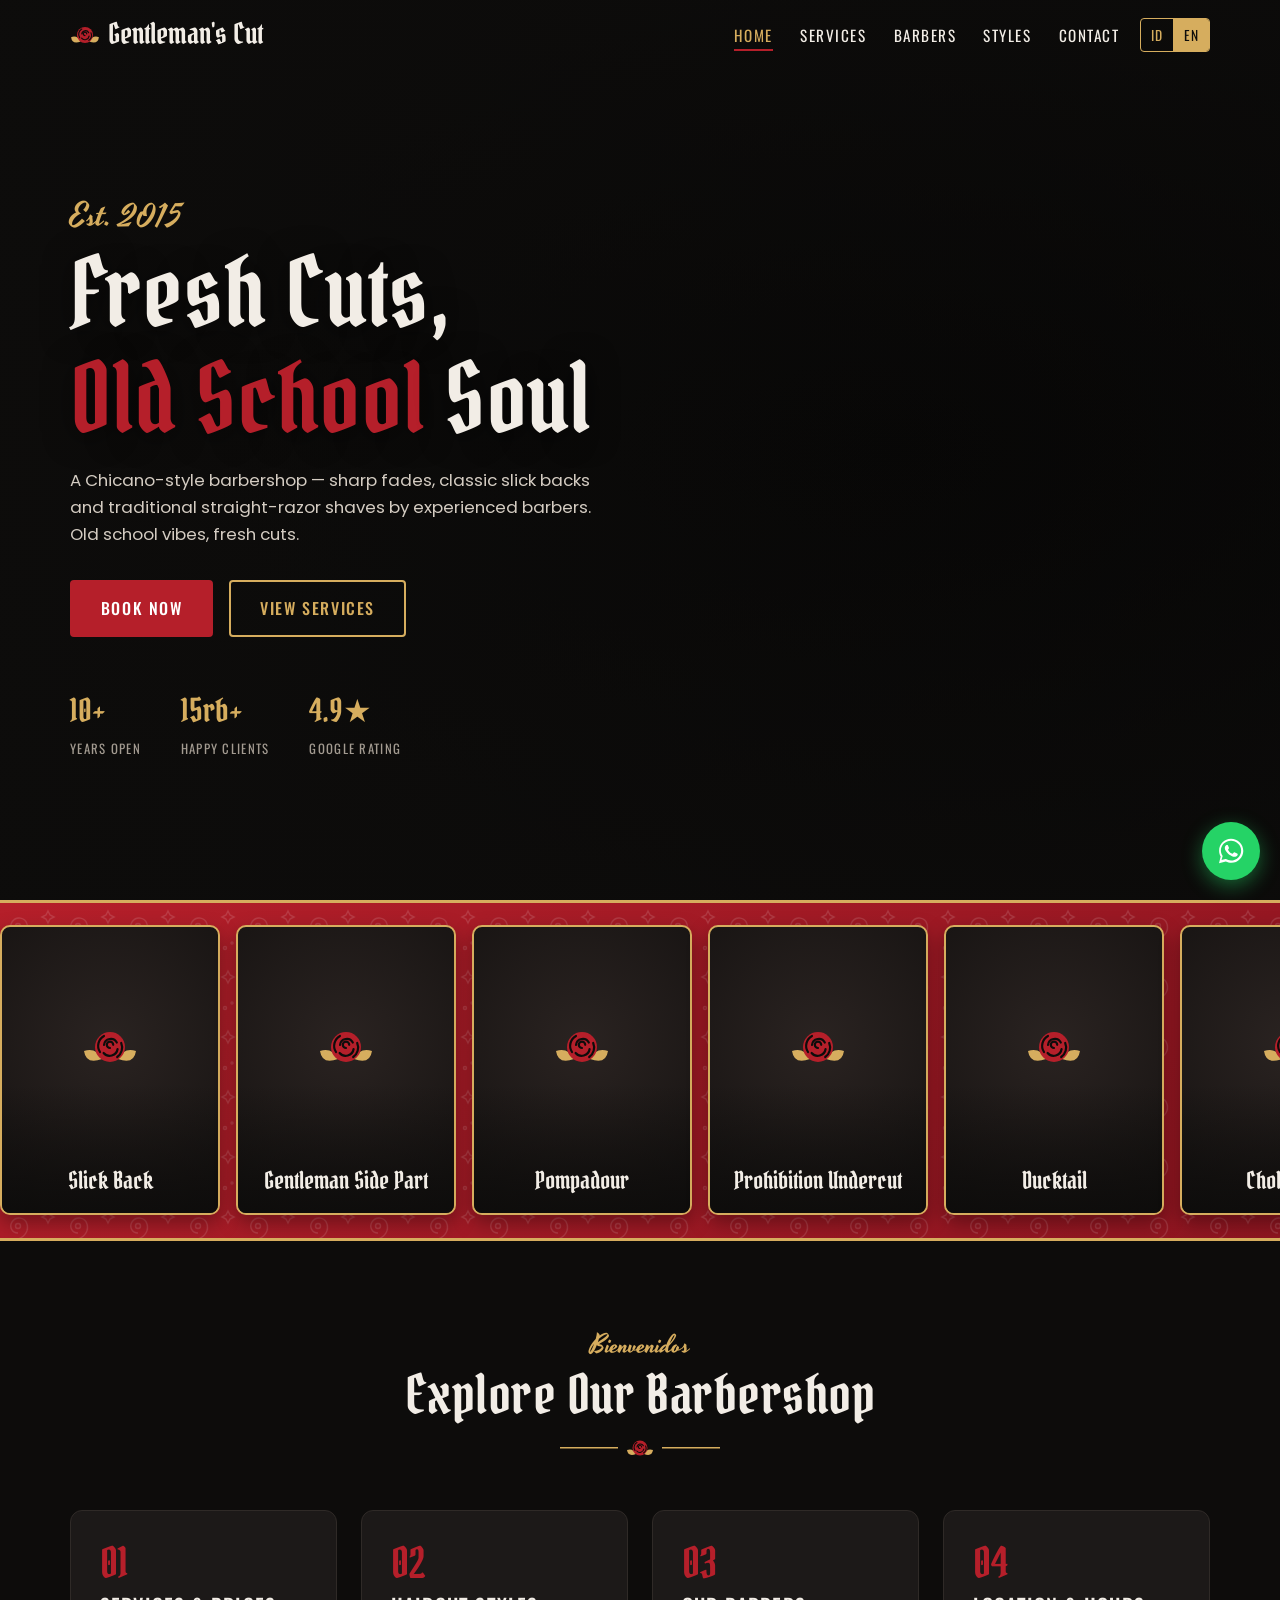
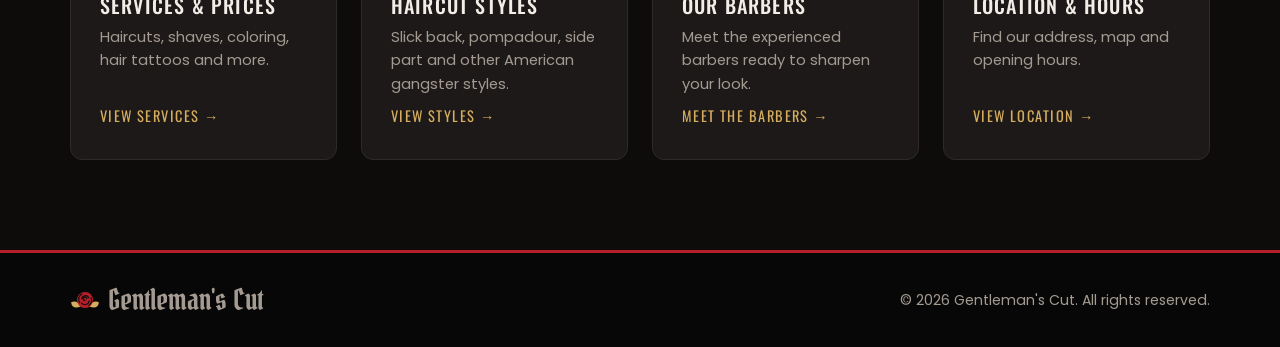
==== commit c345144a: "Remove navbar Booking button and Claim Promo button Co-Authored-By: Claude Opus 5.5 <noreply@anthrop" ====
--- a/index.html
+++ b/index.html
@@ -22,7 +22,6 @@
         <a href="barber.html" data-i18n="nav.barbers">Barber</a>
         <a href="model.html" data-i18n="nav.styles">Model</a>
         <a href="kontak.html" data-i18n="nav.contact">Kontak</a>
-        <a href="#" data-wa target="_blank" rel="noopener" class="btn btn-primary btn-sm" data-i18n="nav.book">Booking</a>
       </nav>
       <div class="lang-switch" role="group" aria-label="Bahasa / Language">
         <button type="button" data-lang="id">ID</button>
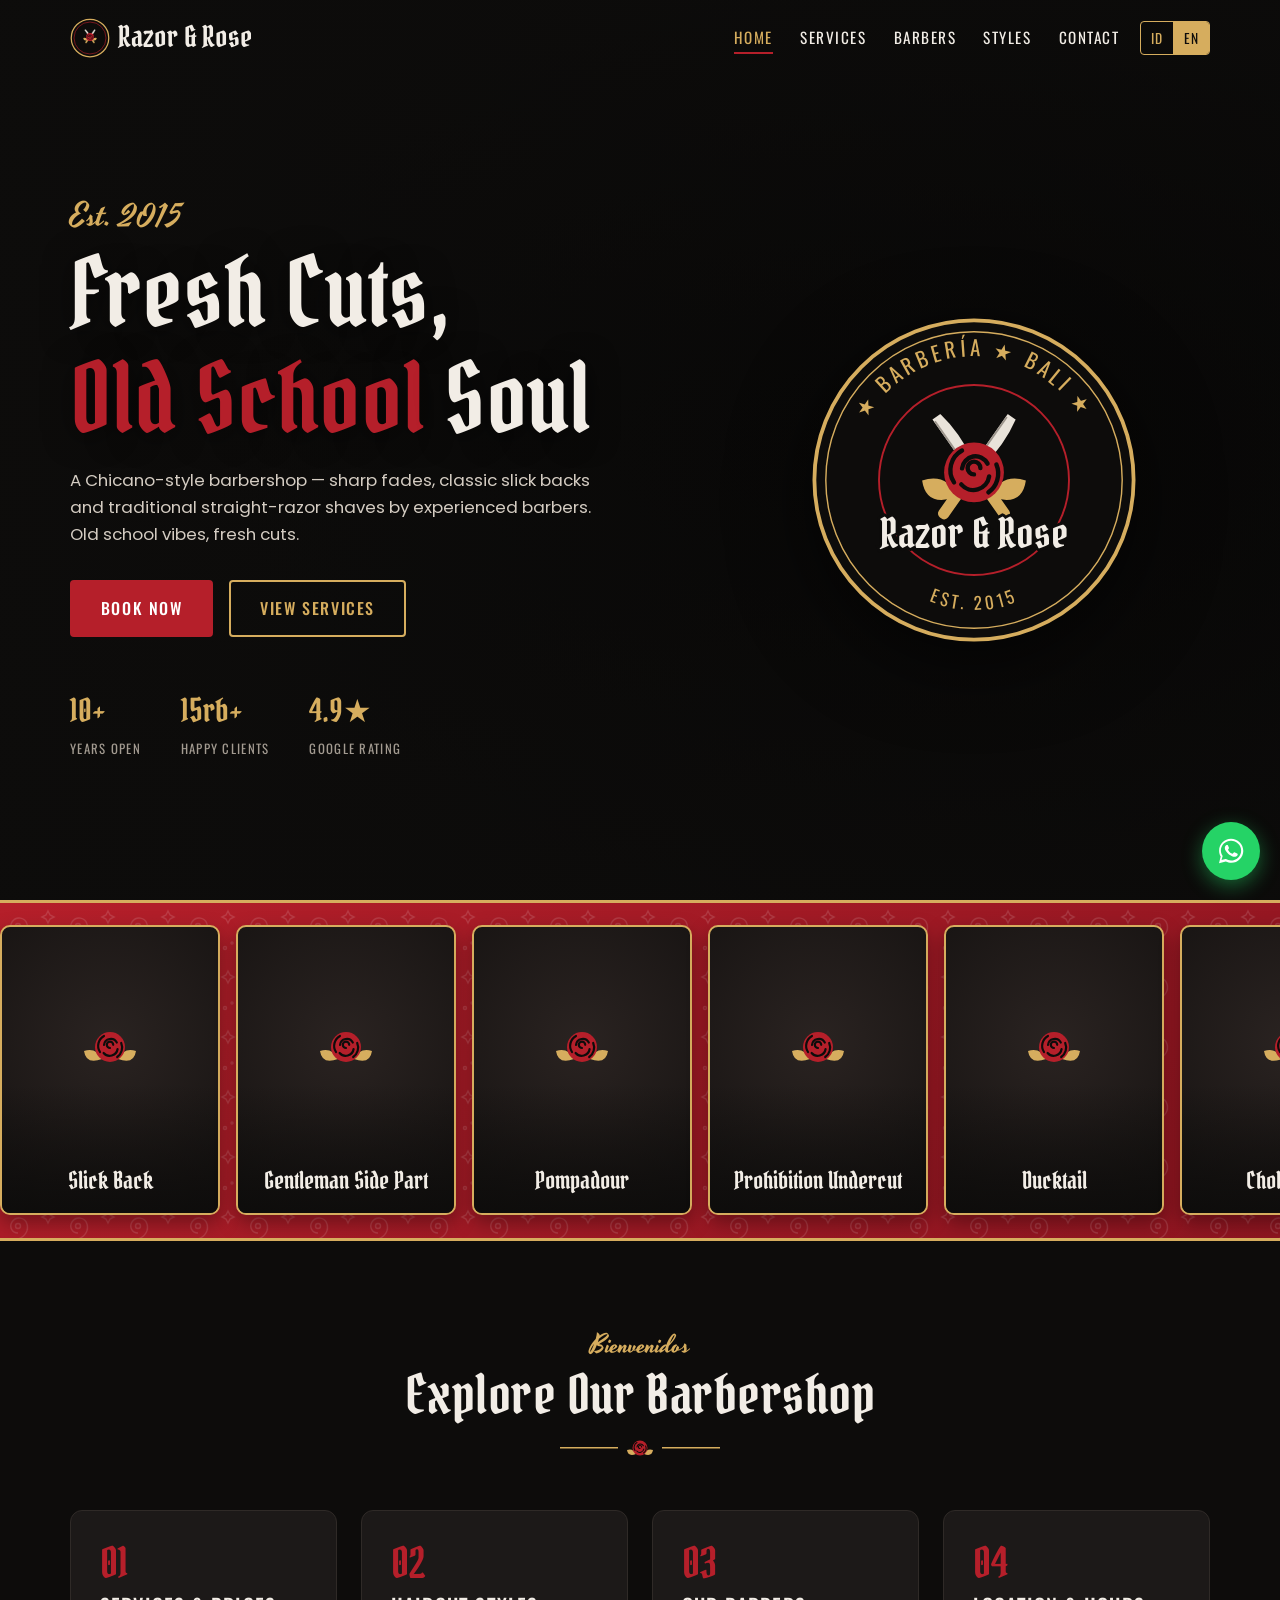
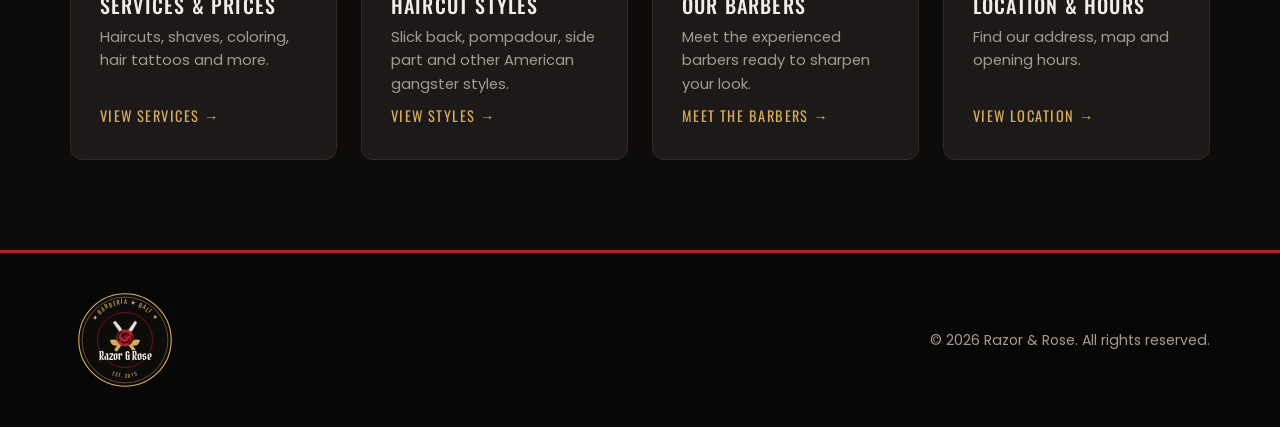
==== commit 524a6905: "Add Razor & Rose logo, generated from shop data Badge logo (crossed straight razors behind a rose, B" ====
--- a/index.html
+++ b/index.html
@@ -3,11 +3,12 @@
 <head>
   <meta charset="UTF-8" />
   <meta name="viewport" content="width=device-width, initial-scale=1.0" />
-  <title>Gentleman's Cut Barbershop</title>
+  <title>Razor &amp; Rose Barbershop</title>
   <meta name="description" content="Barbershop bergaya Chicano di Bali — fade tajam, slick back klasik, dan cukur pisau tradisional. Booking potong rambut via WhatsApp." />
   <link rel="preconnect" href="https://fonts.googleapis.com" />
   <link rel="preconnect" href="https://fonts.gstatic.com" crossorigin />
   <link href="https://fonts.googleapis.com/css2?family=Oswald:wght@400;500;600&family=Pirata+One&family=Poppins:wght@300;400;500;600&family=Yesteryear&display=swap" rel="stylesheet" />
+  <link rel="icon" type="image/svg+xml" href="favicon.svg" />
   <link rel="stylesheet" href="style.css" />
 </head>
 <body data-page="index">
@@ -15,7 +16,7 @@
   <!-- ========== NAVBAR ========== -->
   <header class="navbar" id="navbar">
     <div class="container nav-inner">
-      <a href="index.html" class="logo"><span class="logo-icon" aria-hidden="true"></span> <span data-shop-name>Gentleman's Cut</span></a>
+      <a href="index.html" class="logo"><span class="logo-emblem" data-logo="emblem"></span> <span data-shop-name>Razor &amp; Rose</span></a>
       <nav class="nav-links" id="navLinks">
         <a href="index.html" class="active" aria-current="page" data-i18n="nav.home">Beranda</a>
         <a href="layanan.html" data-i18n="nav.services">Layanan</a>
@@ -36,7 +37,8 @@
   <!-- ========== HERO ========== -->
   <section class="hero" id="beranda">
     <div class="hero-overlay"></div>
-    <div class="container hero-content">
+    <div class="container hero-content hero-grid">
+      <div class="hero-text">
       <p class="eyebrow">Est. <span data-since>2015</span></p>
       <h1>Fresh Cuts,<br /><span class="accent">Old School</span> Soul</h1>
       <p class="hero-sub" data-tagline>Potongan presisi oleh barber berpengalaman, suasana nyaman, dan harga bersahabat.</p>
@@ -49,6 +51,8 @@
         <div><strong>15rb+</strong><span data-i18n="hero.clients">Pelanggan</span></div>
         <div><strong>4.9★</strong><span data-i18n="hero.rating">Rating Google</span></div>
       </div>
+      </div>
+      <div class="hero-badge" data-logo="badge"></div>
     </div>
   </section>
   <!-- ========== FOTO MODEL BERJALAN ========== -->
@@ -74,8 +78,8 @@
   <!-- ========== FOOTER ========== -->
   <footer class="footer">
     <div class="container footer-inner">
-      <a href="index.html" class="logo"><span class="logo-icon" aria-hidden="true"></span> <span data-shop-name>Gentleman's Cut</span></a>
-      <p>&copy; <span id="year"></span> <span data-shop-name>Gentleman's Cut</span>. <span data-i18n="footer.rights">Semua hak dilindungi.</span></p>
+      <a href="index.html" class="footer-logo" data-logo="badge" aria-label="Razor &amp; Rose"></a>
+      <p>&copy; <span id="year"></span> <span data-shop-name>Razor &amp; Rose</span>. <span data-i18n="footer.rights">Semua hak dilindungi.</span></p>
     </div>
   </footer>
 
--- a/style.css
+++ b/style.css
@@ -49,7 +49,8 @@
 .navbar.scrolled { background: rgba(13,12,11,.95); backdrop-filter: blur(8px); padding: .7rem 0; box-shadow: 0 2px 0 var(--border); }
 .nav-inner { display: flex; align-items: center; justify-content: space-between; }
 .logo { font-family: var(--font-gothic); font-size: 1.8rem; display: flex; gap: .5rem; align-items: center; line-height: 1; }
-.logo-icon { width: 30px; height: 30px; background: var(--rose) center/contain no-repeat; display: inline-block; }
+.logo-emblem { width: 40px; height: 40px; display: inline-block; flex: none; }
+.logo-emblem svg, .hero-badge svg, .footer-logo svg { width: 100%; height: 100%; display: block; }
 .nav-links { display: flex; align-items: center; gap: 1.7rem; }
 .nav-links a:not(.btn) { font-family: var(--font-head); text-transform: uppercase; letter-spacing: .1em; font-size: .95rem; position: relative; }
 .nav-links a:not(.btn)::after { content: ""; position: absolute; left: 0; bottom: -4px; width: 0; height: 2px; background: var(--primary); transition: .25s; }
@@ -79,6 +80,9 @@
 .hero h1 { font-size: clamp(3rem, 9vw, 6rem); margin-bottom: 1rem; text-shadow: 0 4px 30px rgba(0,0,0,.6); }
 .hero h1 .accent { color: var(--primary); }
 .hero-sub { max-width: 540px; color: #d4ccc2; font-size: 1.05rem; margin-bottom: 2rem; }
+.hero-grid { display: grid; grid-template-columns: 1.35fr 1fr; align-items: center; gap: 2rem; }
+.hero-badge { width: min(100%, 380px); aspect-ratio: 1; justify-self: center; filter: drop-shadow(0 20px 40px rgba(0,0,0,.6)); animation: badgeIn 1s ease both; }
+@keyframes badgeIn { from { opacity: 0; transform: scale(.9) rotate(-6deg); } }
 .hero-actions { display: flex; gap: 1rem; flex-wrap: wrap; }
 .hero-stats { display: flex; gap: 2.5rem; margin-top: 3rem; flex-wrap: wrap; }
 .hero-stats strong { display: block; font-size: 2rem; font-family: var(--font-gothic); font-weight: 400; color: var(--gold); }
@@ -204,6 +208,7 @@
 
 /* ============ FOOTER ============ */
 .footer { padding: 2rem 0; background: #080707; border-top: 3px solid var(--primary); color: var(--muted); }
+.footer-logo { width: 110px; height: 110px; display: block; }
 .footer-inner { display: flex; justify-content: space-between; align-items: center; flex-wrap: wrap; gap: 1rem; font-size: .88rem; }
 
 /* ============ WA FLOAT ============ */
@@ -220,6 +225,7 @@
   .wa-float { animation: none; }
   .marquee { overflow-x: auto; }
   .marquee-track { animation: none; }
+  .hero-badge { animation: none; }
 }
 
 /* ============ RESPONSIVE ============ */
@@ -235,6 +241,8 @@
   .section { padding: 70px 0; }
   .hero-overlay { background: linear-gradient(180deg, rgba(13,12,11,.85), rgba(13,12,11,.75)); }
   .hero-stats { gap: 1.5rem; }
+  .hero-grid { grid-template-columns: 1fr; }
+  .hero-badge { display: none; }
   .promo-inner { text-align: center; justify-content: center; }
   .marquee-item { width: 160px; height: 215px; margin-right: .75rem; }
   .marquee-name { font-size: 1.2rem; }
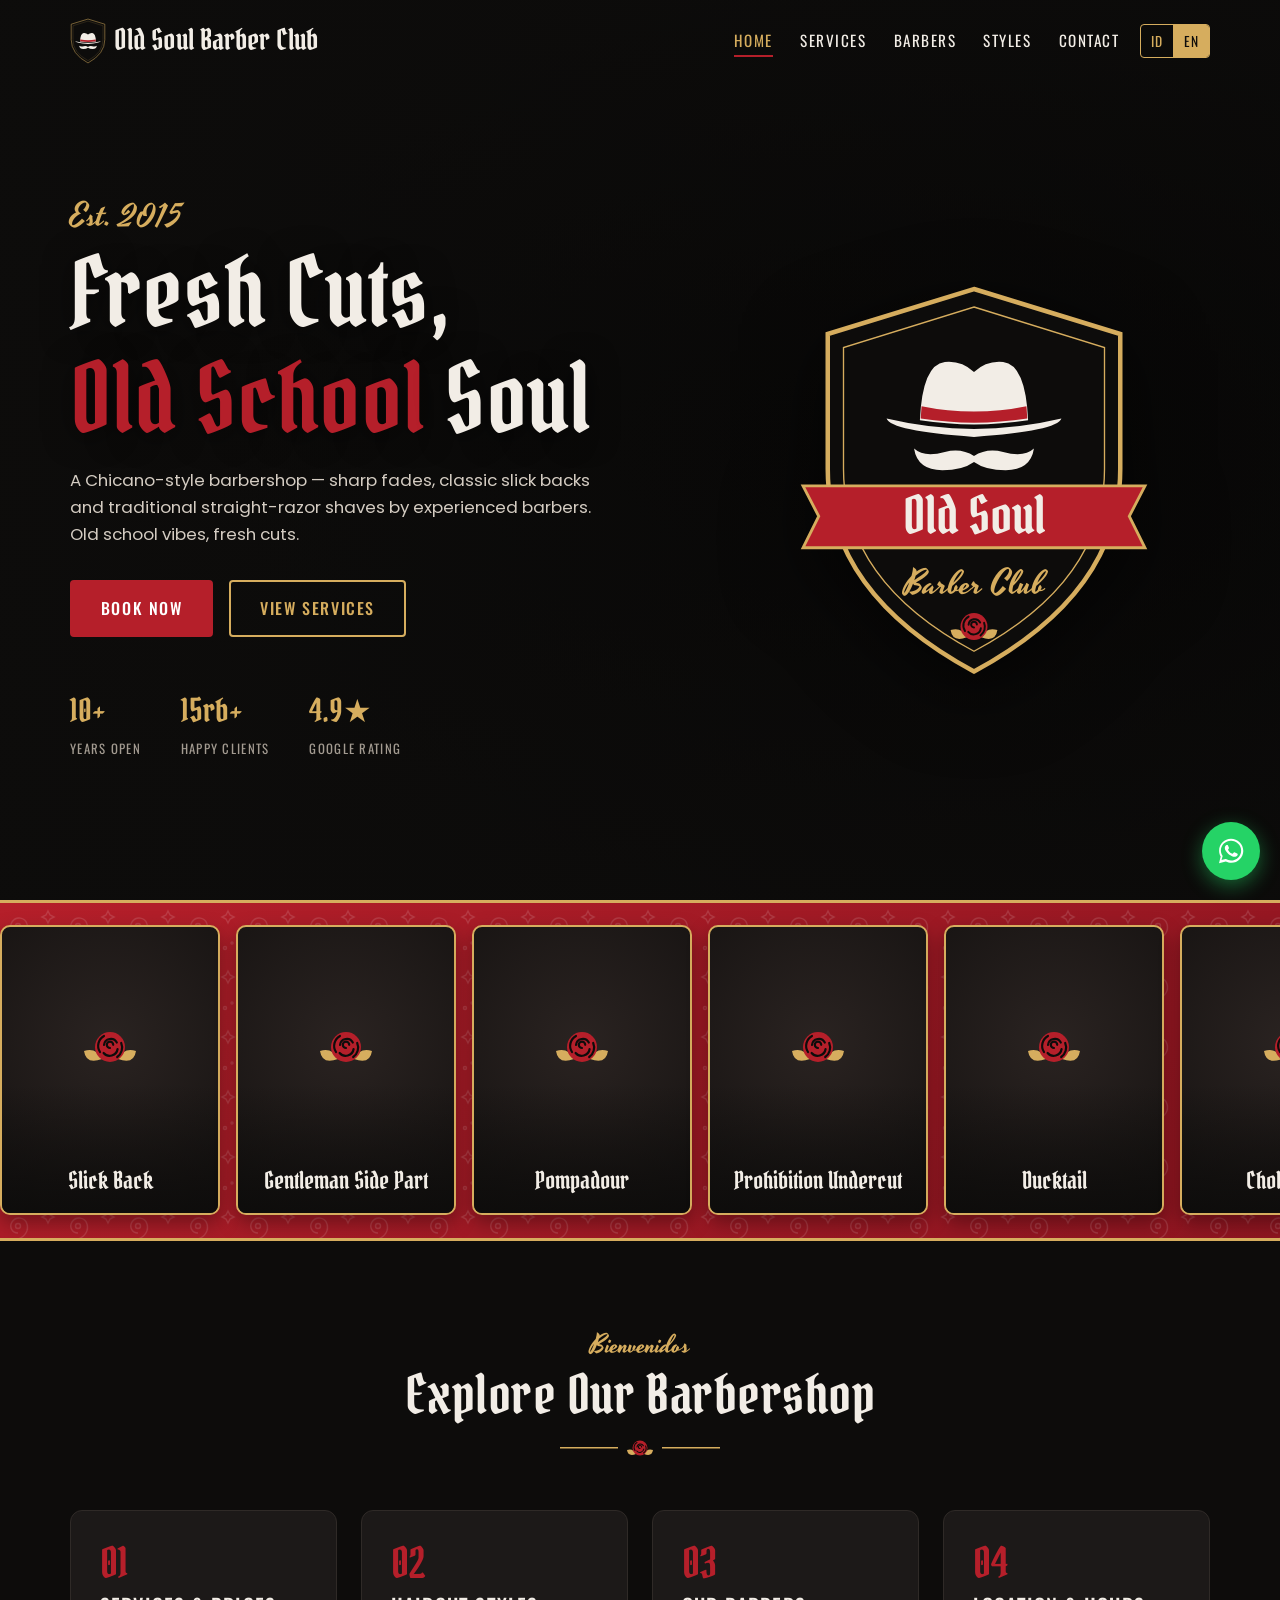
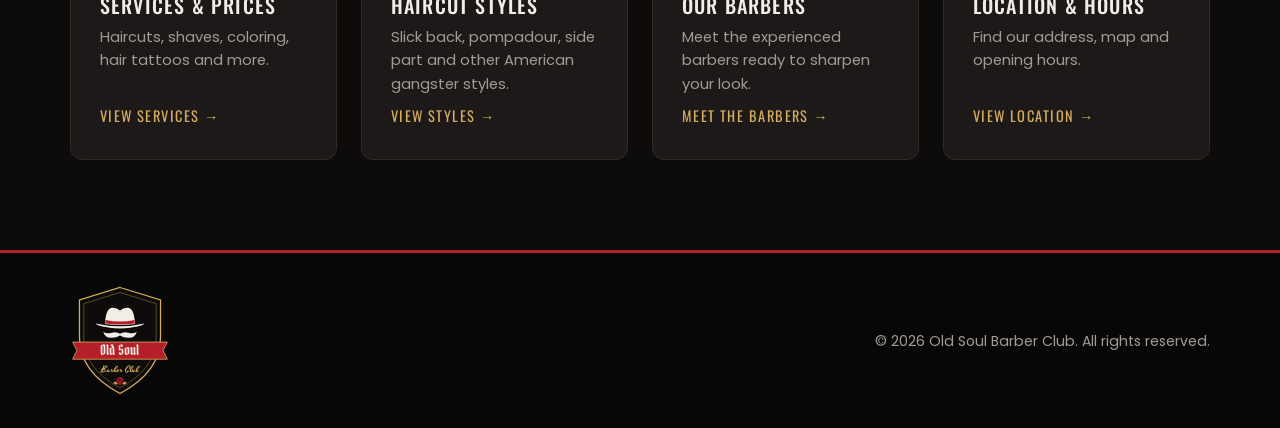
==== commit d9235a53: "Switch logo to Old Soul Barber Club shield Shield with fedora and moustache, red ribbon title and sc" ====
--- a/index.html
+++ b/index.html
@@ -3,7 +3,7 @@
 <head>
   <meta charset="UTF-8" />
   <meta name="viewport" content="width=device-width, initial-scale=1.0" />
-  <title>Razor &amp; Rose Barbershop</title>
+  <title>Old Soul Barber Club Barbershop</title>
   <meta name="description" content="Barbershop bergaya Chicano di Bali — fade tajam, slick back klasik, dan cukur pisau tradisional. Booking potong rambut via WhatsApp." />
   <link rel="preconnect" href="https://fonts.googleapis.com" />
   <link rel="preconnect" href="https://fonts.gstatic.com" crossorigin />
@@ -16,7 +16,7 @@
   <!-- ========== NAVBAR ========== -->
   <header class="navbar" id="navbar">
     <div class="container nav-inner">
-      <a href="index.html" class="logo"><span class="logo-emblem" data-logo="emblem"></span> <span data-shop-name>Razor &amp; Rose</span></a>
+      <a href="index.html" class="logo"><span class="logo-emblem" data-logo="emblem"></span> <span data-shop-name>Old Soul Barber Club</span></a>
       <nav class="nav-links" id="navLinks">
         <a href="index.html" class="active" aria-current="page" data-i18n="nav.home">Beranda</a>
         <a href="layanan.html" data-i18n="nav.services">Layanan</a>
@@ -78,8 +78,8 @@
   <!-- ========== FOOTER ========== -->
   <footer class="footer">
     <div class="container footer-inner">
-      <a href="index.html" class="footer-logo" data-logo="badge" aria-label="Razor &amp; Rose"></a>
-      <p>&copy; <span id="year"></span> <span data-shop-name>Razor &amp; Rose</span>. <span data-i18n="footer.rights">Semua hak dilindungi.</span></p>
+      <a href="index.html" class="footer-logo" data-logo="badge" aria-label="Old Soul Barber Club"></a>
+      <p>&copy; <span id="year"></span> <span data-shop-name>Old Soul Barber Club</span>. <span data-i18n="footer.rights">Semua hak dilindungi.</span></p>
     </div>
   </footer>
 
--- a/style.css
+++ b/style.css
@@ -49,7 +49,7 @@
 .navbar.scrolled { background: rgba(13,12,11,.95); backdrop-filter: blur(8px); padding: .7rem 0; box-shadow: 0 2px 0 var(--border); }
 .nav-inner { display: flex; align-items: center; justify-content: space-between; }
 .logo { font-family: var(--font-gothic); font-size: 1.8rem; display: flex; gap: .5rem; align-items: center; line-height: 1; }
-.logo-emblem { width: 40px; height: 40px; display: inline-block; flex: none; }
+.logo-emblem { width: 36px; height: 46px; display: inline-block; flex: none; }
 .logo-emblem svg, .hero-badge svg, .footer-logo svg { width: 100%; height: 100%; display: block; }
 .nav-links { display: flex; align-items: center; gap: 1.7rem; }
 .nav-links a:not(.btn) { font-family: var(--font-head); text-transform: uppercase; letter-spacing: .1em; font-size: .95rem; position: relative; }
@@ -81,7 +81,7 @@
 .hero h1 .accent { color: var(--primary); }
 .hero-sub { max-width: 540px; color: #d4ccc2; font-size: 1.05rem; margin-bottom: 2rem; }
 .hero-grid { display: grid; grid-template-columns: 1.35fr 1fr; align-items: center; gap: 2rem; }
-.hero-badge { width: min(100%, 380px); aspect-ratio: 1; justify-self: center; filter: drop-shadow(0 20px 40px rgba(0,0,0,.6)); animation: badgeIn 1s ease both; }
+.hero-badge { width: min(100%, 360px); aspect-ratio: 320 / 356; justify-self: center; filter: drop-shadow(0 20px 40px rgba(0,0,0,.6)); animation: badgeIn 1s ease both; }
 @keyframes badgeIn { from { opacity: 0; transform: scale(.9) rotate(-6deg); } }
 .hero-actions { display: flex; gap: 1rem; flex-wrap: wrap; }
 .hero-stats { display: flex; gap: 2.5rem; margin-top: 3rem; flex-wrap: wrap; }
@@ -208,7 +208,7 @@
 
 /* ============ FOOTER ============ */
 .footer { padding: 2rem 0; background: #080707; border-top: 3px solid var(--primary); color: var(--muted); }
-.footer-logo { width: 110px; height: 110px; display: block; }
+.footer-logo { width: 100px; height: 111px; display: block; }
 .footer-inner { display: flex; justify-content: space-between; align-items: center; flex-wrap: wrap; gap: 1rem; font-size: .88rem; }
 
 /* ============ WA FLOAT ============ */
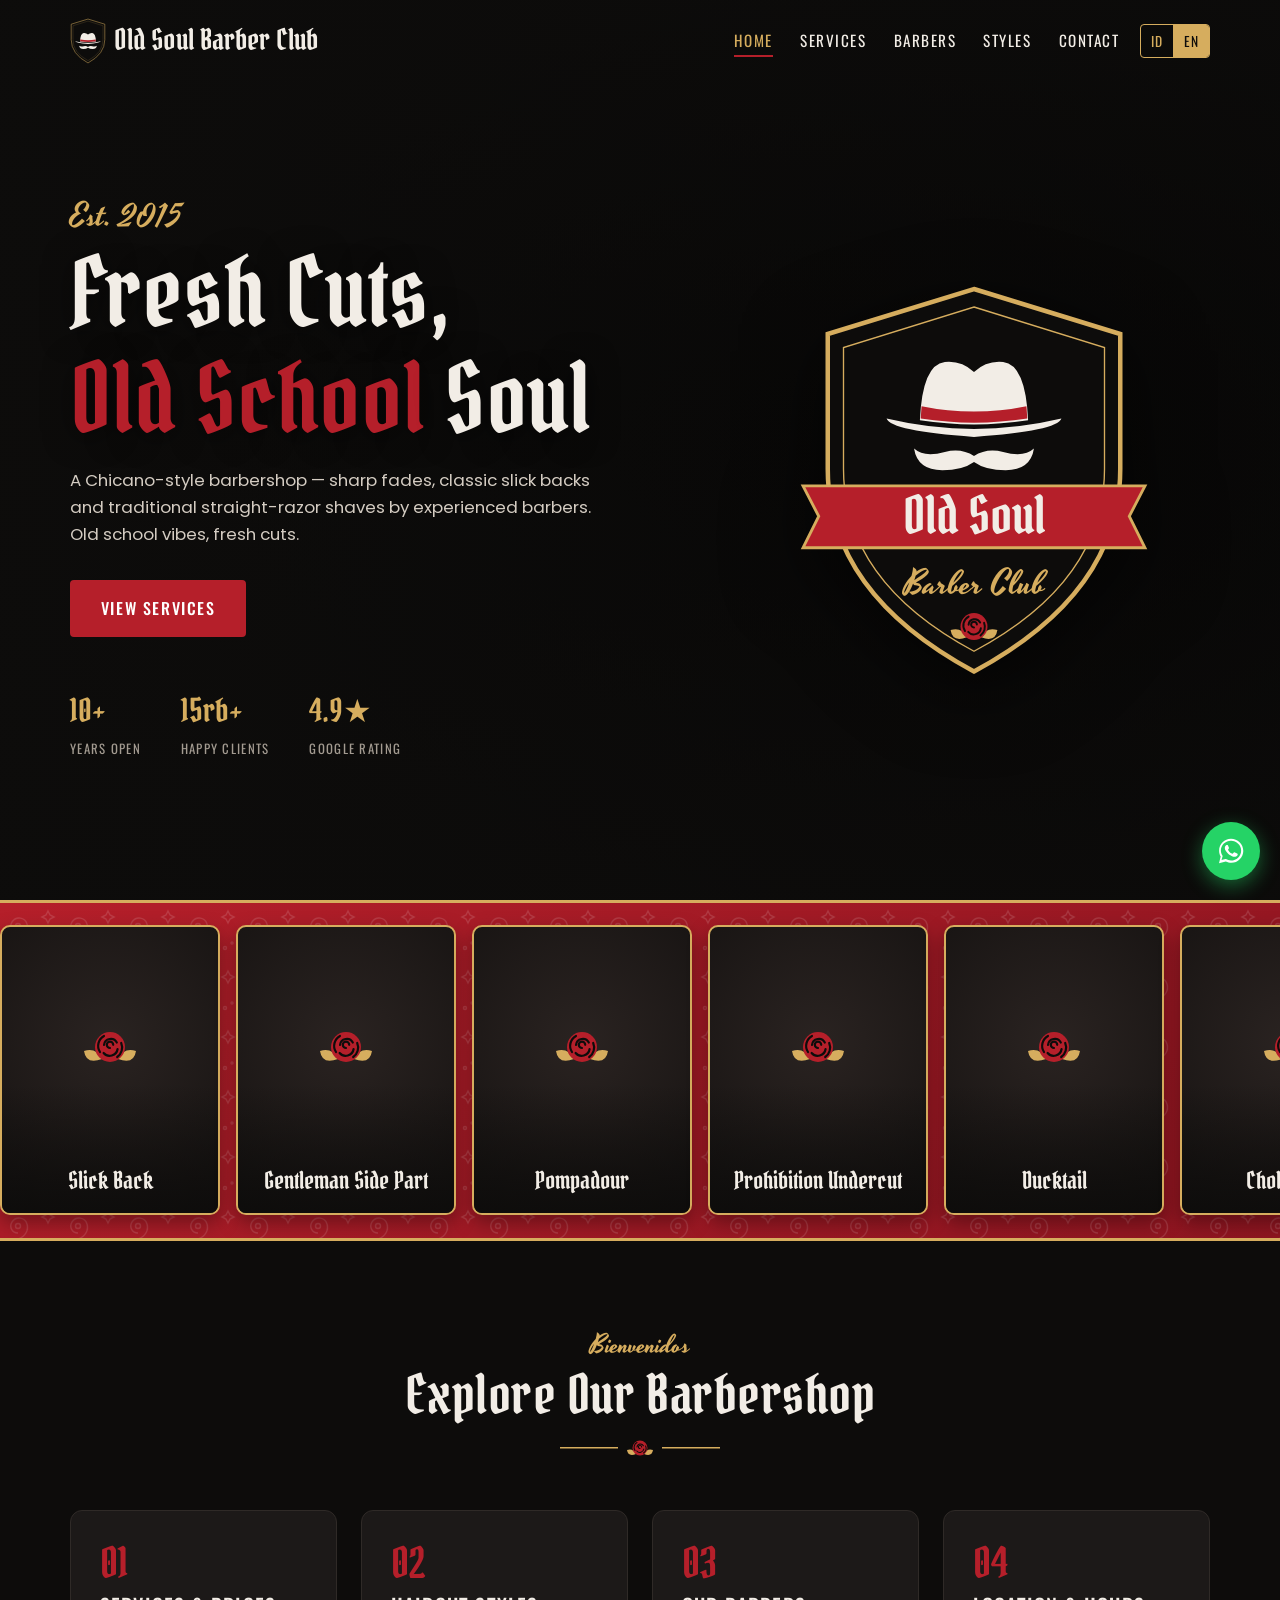
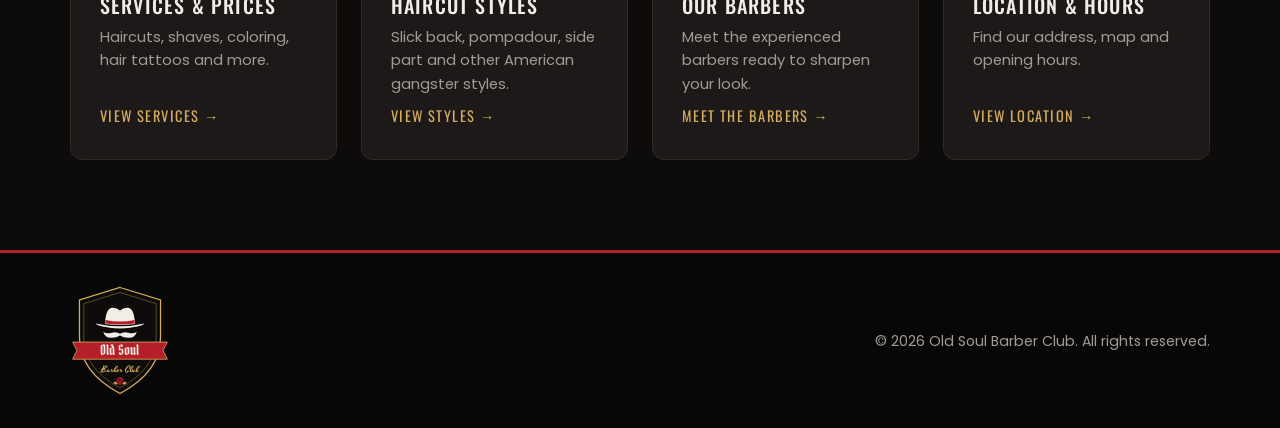
==== commit 824a7660: "Remove Book Now button from home hero View Services becomes the primary hero button.  Co-Authored-By" ====
--- a/index.html
+++ b/index.html
@@ -43,8 +43,7 @@
       <h1>Fresh Cuts,<br /><span class="accent">Old School</span> Soul</h1>
       <p class="hero-sub" data-tagline>Potongan presisi oleh barber berpengalaman, suasana nyaman, dan harga bersahabat.</p>
       <div class="hero-actions">
-        <a href="#" data-wa target="_blank" rel="noopener" class="btn btn-primary" data-i18n="hero.book">Booking Sekarang</a>
-        <a href="layanan.html" class="btn btn-outline" data-i18n="hero.services">Lihat Layanan</a>
+        <a href="layanan.html" class="btn btn-primary" data-i18n="hero.services">Lihat Layanan</a>
       </div>
       <div class="hero-stats">
         <div><strong>10+</strong><span data-i18n="hero.years">Tahun Berdiri</span></div>
